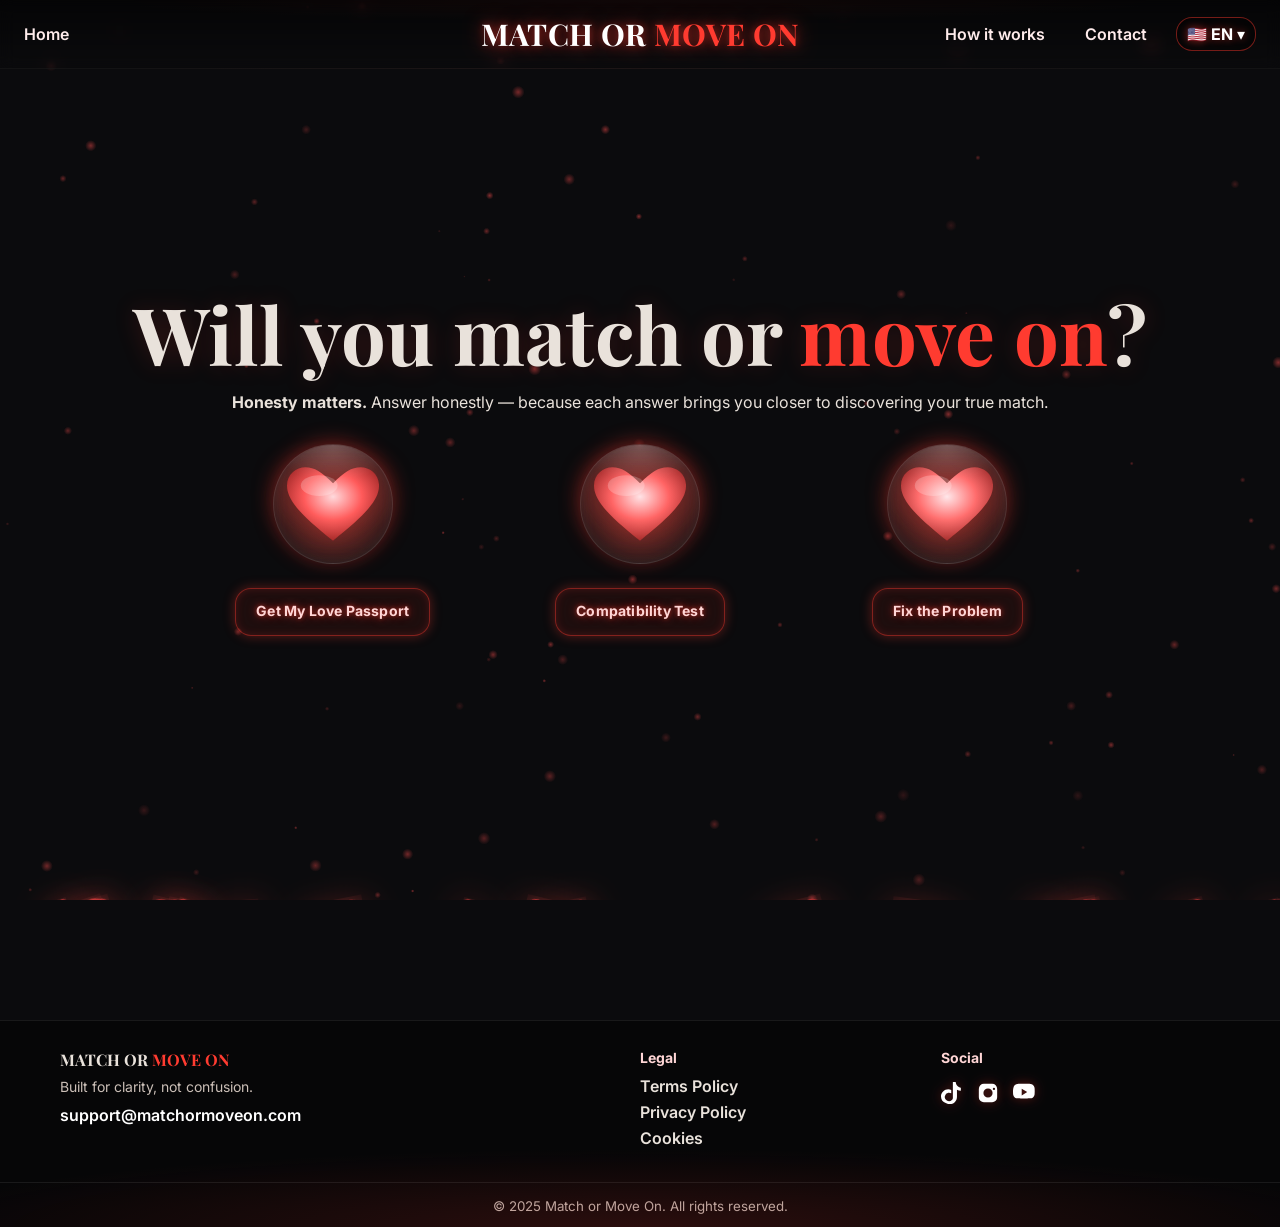
==== index.html @ d7e4a597 "index.html" ====
<!DOCTYPE html>
<html lang="en">
<head>
<meta charset="UTF-8"/>
<meta name="viewport" content="width=device-width, initial-scale=1.0"/>
<title>Will you match or move on?</title>
<link rel="preconnect" href="https://fonts.gstatic.com" crossorigin>
<link href="https://fonts.googleapis.com/css2?family=Inter:wght@400;600&family=Playfair+Display:wght@700&display=swap" rel="stylesheet">

<style>
  /* ================== THEME ================== */
:root{
  --bg:#0b0b0d; --text:#e9e2db; --muted:#c9c2bb;
  --rose:#ff3b30; --glass:rgba(255,255,255,.04);
}
*{box-sizing:border-box}
html,body{height:100%}
body{
  margin:0;color:var(--text);overflow-x:hidden;
  font-family:Inter,system-ui,-apple-system,Segoe UI,Roboto,Arial;
  background:var(--bg)
}

/* ================== LAYERS ================== */
#sparks{position:fixed;inset:0;z-index:0;pointer-events:none}
.bg-float{position:fixed;inset:0;z-index:1;pointer-events:none;overflow:hidden}

/* ================== NAV ================== */
.nav{
  position:fixed;top:0;left:0;right:0;z-index:6;
  display:grid;grid-template-columns:1fr auto 1fr;align-items:center;
  padding:14px 24px;backdrop-filter:blur(8px);
  background:linear-gradient(to bottom,rgba(0,0,0,.55),rgba(0,0,0,0)),
             radial-gradient(70% 50% at 50% 0%,rgba(255,59,48,.10),transparent 60%);
  border-bottom:1px solid rgba(255,255,255,.06)
}
.nav-left{justify-self:start}
.nav-left a{color:#ffecec;text-decoration:none;font-weight:600}
.logo-neon{
  justify-self:center;font-family:"Playfair Display",serif;
  font-weight:700;letter-spacing:.35px;
  font-size:clamp(18px,2.4vw,30px);color:#fff;text-transform:uppercase;
  text-shadow:0 0 20px rgba(255,59,48,.65),0 0 8px rgba(255,59,48,.45)
}
.logo-neon .accent{color:var(--rose)}
.nav-right{justify-self:end;display:flex;gap:18px;align-items:center}
.nav-right a{
  color:#ffecec;text-decoration:none;font-weight:600;
  padding:8px 10px;border-radius:12px;border:1px solid transparent
}
.nav-right a:hover{border-color:rgba(255,59,48,.45);background:rgba(255,59,48,.10)}

/* ================== LANGUAGE PICKER ================== */
.lang{position:relative}
.lang-current{
  display:flex;align-items:center;gap:6px;background:rgba(0,0,0,.45);color:#fff;
  border:1px solid rgba(255,59,48,.45);padding:6px 10px;border-radius:16px;
  font-weight:700;cursor:pointer;text-shadow:0 0 8px rgba(255,59,48,.55)
}
.lang-menu{
  position:absolute;right:0;top:115%;display:none;flex-direction:column;gap:6px;
  background:rgba(0,0,0,.7);border:1px solid rgba(255,59,48,.45);
  border-radius:12px;padding:8px;
  box-shadow:0 0 12px rgba(255,59,48,.35), inset 0 0 8px rgba(255,59,48,.25)
}
.lang:hover .lang-menu{display:flex}
.lang-menu a{color:#fff;text-decoration:none;font-weight:600;padding:6px 10px;border-radius:10px}
.lang-menu a:hover{background:rgba(255,59,48,.12)}

/* ================== PAGE WRAP ================== */
.wrap{
  position:relative;z-index:2;min-height:100vh;
  display:flex;align-items:center;justify-content:center;
  padding:120px 20px 92px
}

/* ================== HERO / TITLES ================== */
.hero{max-width:min(1150px,94vw);text-align:center}
.title{
  font-family:"Playfair Display",Georgia,serif;font-weight:700;line-height:1.05;
  font-size:clamp(38px,6.2vw,86px);margin:0 0 10px;letter-spacing:.3px;
  text-shadow:0 0 24px rgba(255,59,48,.18)
}
.title .moveon{color:var(--rose)}
.subtitle{color:var(--muted);max-width:820px;margin:10px auto 34px;font-size:clamp(14px,1.6vw,18px)}

/* ================== ROUND GLASS BUTTONS ================== */
.glass-grid{
  /* toujours 3 colonnes, même sur mobile */
  display:grid;grid-template-columns:repeat(3,minmax(140px,1fr));
  gap:22px;justify-items:center;max-width:900px;margin:0 auto;
}
.glass-btn{
  position:relative;width:120px;aspect-ratio:1/1;border-radius:999px;
  display:grid;place-items:center;text-decoration:none;color:#fff;
  background:radial-gradient(120% 120% at 50% 10%,rgba(255,255,255,.08),rgba(255,255,255,.012) 60%),var(--glass);
  border:1px solid rgba(255,255,255,.12);
  box-shadow:0 0 14px rgba(255,59,48,.16), inset 0 0 12px rgba(255,255,255,.045);
  backdrop-filter:blur(10px);transition:transform .18s ease, box-shadow .18s ease, background .18s ease;isolation:isolate
}
.glass-btn::before{
  content:"";position:absolute;inset:-6px;border-radius:inherit;background:
    radial-gradient(70% 70% at 50% 45%, rgba(255,59,48,.42), transparent 60%),
    conic-gradient(from 0deg, rgba(255,59,48,.55), rgba(255,59,48,.15), rgba(255,59,48,.55));
  filter:blur(10px);opacity:.45;z-index:-1
}
.glass-btn::after{
  content:"";position:absolute;inset:0;border-radius:inherit;background:
    radial-gradient(120% 80% at 50% 0%, rgba(255,255,255,.2), rgba(255,255,255,0) 40%),
    radial-gradient(60% 60% at 50% 70%, rgba(255,59,48,.12), rgba(255,59,48,0) 60%);
  mix-blend-mode:screen;pointer-events:none
}
.glass-btn:hover{transform:translateY(-3px) scale(1.04);
  box-shadow:0 0 24px rgba(255,59,48,.30), inset 0 0 16px rgba(255,255,255,.07)
}

/* ===== Heart inside the round button (bigger & centered) ===== */
.heart-wrap{width:78%;aspect-ratio:1/1}
.heart-wrap svg{
  width:100%;height:100%;display:block;
  filter:drop-shadow(0 6px 18px rgba(255,59,48,.45))
}

/* ================== LABELS UNDER THE HEARTS ================== */
.labels{
  /* toujours 3 colonnes, alignées à la grille des cœurs */
  display:grid;grid-template-columns:repeat(3,minmax(140px,1fr));
  gap:22px;justify-items:center;margin-top:10px;max-width:900px;margin-left:auto;margin-right:auto
}
.neon{
  pointer-events:none;font-weight:700;letter-spacing:.2px;font-size:14px;color:#ffd6d6;
  text-shadow:0 0 10px rgba(255,59,48,.65),0 0 4px rgba(255,59,48,.45);
  border:1px solid rgba(255,59,48,.45);border-radius:16px;
  padding:9px 14px;background:rgba(255,59,48,.08);
  box-shadow:0 0 12px rgba(255,59,48,.35), inset 0 0 8px rgba(255,59,48,.18);
  white-space:nowrap; text-align:center;
}

/* ================== FOOTER ================== */
.site-footer{
  margin-top:90px;background:rgba(0,0,0,.45);
  border-top:1px solid rgba(255,255,255,.08);position:relative;overflow:hidden
}
.site-footer::before{
  content:"";position:absolute;inset:auto -20% 0 -20%;height:140px;
  background:radial-gradient(60% 80% at 50% 100%, rgba(255,59,48,.15), transparent 70%);
  pointer-events:none
}
.site-footer .f-wrap{
  max-width:1200px;margin:0 auto;padding:28px 20px;
  display:grid;grid-template-columns:2fr 1fr 1fr;gap:22px
}
.site-footer .f-col h4{margin:0 0 10px;font-size:14px;color:#ffd6d6}
.site-footer .brand-title{font-family:"Playfair Display",serif;font-weight:700}
.site-footer .brand-title span{color:var(--rose)}
.site-footer .tag{margin:8px 0 10px;color:#cbbfb7;font-size:14px}
.site-footer .mail{color:#fff;text-decoration:none;font-weight:600}
.site-footer .mail:hover{color:var(--rose)}
.site-footer a{display:block;color:#e9e2db;text-decoration:none;margin:6px 0;font-weight:600}
.site-footer a:hover{color:var(--rose)}
.site-footer .icons a{display:inline-block;margin-right:10px;font-size:18px;filter:drop-shadow(0 0 6px rgba(255,59,48,.35))}
.site-footer .f-bottom{border-top:1px solid rgba(255,255,255,.08);text-align:center;padding:12px 16px;color:#b9b1aa}

/* ================== HEART FLOATERS ================== */
.float-item{
  position:absolute;top:100vh;left:0;width:var(--w,48px);height:auto;opacity:.95;
  filter:drop-shadow(0 8px 18px rgba(255,59,48,.45));
  transform:translateX(var(--x,0)) translateY(0) rotate(var(--r,0deg));
  animation:floatUp var(--t,20s) linear infinite, spin var(--spin,18s) linear infinite;
  will-change:transform,opacity
}
@keyframes floatUp{
  0%{transform:translateX(var(--x,0)) translateY(0) rotate(var(--r,0deg));opacity:0}
  10%{opacity:1}
  100%{transform:translateX(calc(var(--x,0) + 40px)) translateY(-120vh) rotate(var(--rEnd,360deg));opacity:0}
}
@keyframes spin{
  0%{filter:drop-shadow(0 8px 18px rgba(255,59,48,.45))}
  50%{filter:drop-shadow(0 12px 26px rgba(255,59,48,.60))}
  100%{filter:drop-shadow(0 8px 18px rgba(255,59,48,.45))}
}

/* ================== RESPONSIVE NAV ONLY ================== */
/* ==== HOTFIX MOBILE (≤768px) : header/footer stables, grille 3 colonnes compacte ==== */
@media (max-width: 768px){

  /* Header */
  .nav{
    display:flex !important;
    flex-wrap:wrap;
    align-items:center;
    gap:8px 12px;
    padding:10px 12px;
  }
  .logo-neon{
    order:0; width:100%; text-align:center;
    font-size:clamp(16px,5.2vw,22px);
  }
  .nav-left{ order:1; }
  .nav-right{ order:1; margin-left:auto; display:flex; gap:14px; align-items:center; }
  .nav-right a{ padding:6px 8px; }

  /* Hero */
  .hero{ display:block !important; max-width: 94vw; margin: 0 auto; text-align:center; }
  .title{ font-size: clamp(28px,8vw,40px); margin-bottom: 10px; }
  .subtitle, .cta-sub{ font-size: 0.95rem; max-width: 92%; margin: 8px auto 18px; }

  /* 3 cœurs */
  .glass-grid{
    display:grid !important;
    grid-template-columns: repeat(3, 1fr);
    justify-items:center;
    gap: 10px 14px;
    max-width: 560px; margin: 0 auto;
  }
  .glass-btn{
    width: 68px;
    aspect-ratio: 1 / 1;
    border-radius: 999px;
  }
  .heart-wrap{ width: 78%; }
  .heart-wrap svg{ width:100%; height:auto; }

  /* Labels */
  .labels{
    display:grid !important;
    grid-template-columns: repeat(3, 1fr);
    justify-items:center;
    gap: 8px 12px;
    margin-top: 6px;
    max-width: 560px; margin-left:auto; margin-right:auto;
  }
  .labels .neon{
    font-size: 0.82rem;
    padding: 6px 8px;
    white-space: nowrap;
  }

  /* Footer */
  .site-footer .f-wrap{
    grid-template-columns: 1fr !important;
    text-align: center;
  }
}

/* ===== Centrage parfait des coeurs dans les bulles ===== */
.glass-btn{
  display:flex !important;
  align-items:center;
  justify-content:center;
}
.heart-wrap{
  width:78%;
  aspect-ratio:1/1;
  display:flex;
  align-items:center;
  justify-content:center;
  position:relative;
}
.heart-wrap svg{
  display:block;
  margin:0;
  transform: translateX(var(--heart-x, 0)) translateY(var(--heart-y, 0));
  filter: drop-shadow(0 6px 18px rgba(255,59,48,.45));
}
@media (max-width: 768px){
  :root{
    --heart-x: 0.8px;
    --heart-y: 0px;
  }
}

/* ===== Ajustement des labels sous les coeurs (base) ===== */
.labels .neon{
  font-size: 13px;
  padding: 7px 10px;
  text-align: center;
  white-space: normal;
  max-width: 110px;
  line-height: 1.2;
}
@media (max-width: 640px){
  .labels .neon{
    font-size: 11.5px;
    max-width: 90px;
    padding: 6px 8px;
  }
}

/* ======= DESKTOP-ONLY OVERRIDE (rien d'autre touché) ======= */
@media (min-width: 1025px){
  /* + air sous le sous-titre (descend visuellement les bulles) */
  .subtitle{
    margin-bottom: 88px !important;
  }
  /* descendre proprement le bloc des 3 bulles */
  .glass-grid{
    margin-top: 32px;
  }
  /* labels : plus hauts, jamais à la ligne, pas de largeur max */
  .labels{
    margin-top: 24px;
  }
  .labels .neon{
    display:inline-flex;
    align-items:center;
    justify-content:center;
    white-space: nowrap !important;
    min-height: 48px;
    padding: 12px 20px;
    line-height: 1.2;
    font-size: 14px;
    max-width: none !important; /* annule la limite 110px du style de base */
  }
  /* respirer avant le footer */
  .site-footer{ margin-top: 120px; }
}

@media (max-width:768px){
  .wrap{
    min-height: calc(100svh - 100px); /* garde le footer visible */
    padding: 100px 16px 40px;          /* espace en haut + bas équilibré */
    display:flex;
    flex-direction:column;
    align-items:center;
    justify-content:flex-start;        /* pousse légèrement vers le haut */
  }

  .title{
    margin-top: 10px;                  /* petit espace sous le header */
    margin-bottom: 8px;
  }

  .subtitle{
    margin: 6px auto 20px;             /* pas trop d’espace */
  }

  .site-footer{
    margin-top: 32px;                  /* pas collé, mais proche */
  }
} 

  /* ===== LAST-WORD MOBILE OVERRIDE (force le placement) ===== */
@media (max-width:768px){
  body .wrap{
    /* redescend le contenu sous la nav fixe et safe area iOS */
    padding: calc(100px + env(safe-area-inset-top)) 16px 36px !important;
    min-height: calc(100svh - 120px) !important; /* laisse voir le footer */
    display:flex !important;
    align-items:center !important;
    justify-content:flex-start !important;
  }
  body .title{
    margin-top: 10px !important;
    margin-bottom: 8px !important;
  }
  body .subtitle{
    margin: 6px auto 18px !important;
  }
  body .glass-grid{
    margin-top: 8px !important; /* espace léger avant les bulles */
  }
  body .site-footer{
    margin-top: 28px !important; /* footer proche mais pas collé */
  }
}




</style>
</head>
  
<body>

<!-- background sparkles -->
<canvas id="sparks"></canvas>
<!-- floating hearts layer -->
<div class="bg-float" id="hearts"></div>

<!-- NAV -->
<nav class="nav">
  <div class="nav-left"><a href="index.html">Home</a></div>
  <div class="logo-neon">MATCH OR <span class="accent">MOVE ON</span></div>
  <div class="nav-right">
    <a href="how-it-works.html">How it works</a>
    <a href="contact.html">Contact</a>
    <div class="lang">
      <div class="lang-current">🇺🇸 EN ▾</div>
      <div class="lang-menu">
        <a href="index-fr.html">🇫🇷 FR</a><a href="index-pt.html">🇵🇹 PT</a><a href="index-es.html">🇪🇸 ES</a>
      </div>
    </div>
  </div>
</nav>

<main class="wrap">

  <section class="hero">
    <h2 class="title">Will you match or <span class="moveon">move on</span>?</h2>
    <p class="lead cta-sub">
      <strong>Honesty matters.</strong> Answer honestly — because each answer brings you closer to discovering your true match.
    </p>
    

    <!-- 3 small glass buttons -->
    <div class="glass-grid">
      <a href="love-passport.html" class="glass-btn" aria-label="Get My Love Passport">
        <div class="heart-wrap" aria-hidden="true">
          <svg viewBox="0 0 40 36" xmlns="http://www.w3.org/2000/svg">
            <defs><radialGradient id="g1" cx="50%" cy="40%" r="70%">
              <stop offset="0%" stop-color="#ffd9dc"/><stop offset="45%" stop-color="#ff5a5a"/><stop offset="100%" stop-color="#7c1414"/>
            </radialGradient></defs>
            <g><path d="M20 34 C5 22,0 16,0 10 C0 5,4 2,8 2 C12 2,15 4,20 9 C25 4,28 2,32 2 C36 2,40 5,40 10 C40 16,35 22,20 34Z" fill="url(#g1)"/>
            <ellipse cx="14" cy="10" rx="8" ry="4.5" fill="white" opacity=".22"/></g>
          </svg>
        </div>
      </a>

      <a href="compatibility.html" class="glass-btn" aria-label="Compatibility Test">
        <div class="heart-wrap" aria-hidden="true">
          <svg viewBox="0 0 40 36" xmlns="http://www.w3.org/2000/svg">
            <defs><radialGradient id="g2" cx="50%" cy="40%" r="70%">
              <stop offset="0%" stop-color="#ffe3e6"/><stop offset="45%" stop-color="#ff6363"/><stop offset="100%" stop-color="#7c1414"/>
            </radialGradient></defs>
            <g><path d="M20 34 C5 22,0 16,0 10 C0 5,4 2,8 2 C12 2,15 4,20 9 C25 4,28 2,32 2 C36 2,40 5,40 10 C40 16,35 22,20 34Z" fill="url(#g2)"/>
            <ellipse cx="14" cy="10" rx="8" ry="4.5" fill="white" opacity=".22"/></g>
          </svg>
        </div>
      </a>

      <a href="fix.html" class="glass-btn" aria-label="Fix the Problem">
        <div class="heart-wrap" aria-hidden="true">
          <svg viewBox="0 0 40 36" xmlns="http://www.w3.org/2000/svg">
            <defs><radialGradient id="g3" cx="50%" cy="40%" r="70%">
              <stop offset="0%" stop-color="#ffe7ea"/><stop offset="45%" stop-color="#ff6c6c"/><stop offset="100%" stop-color="#7c1414"/>
            </radialGradient></defs>
            <g><path d="M20 34 C5 22,0 16,0 10 C0 5,4 2,8 2 C12 2,15 4,20 9 C25 4,28 2,32 2 C36 2,40 5,40 10 C40 16,35 22,20 34Z" fill="url(#g3)"/>
            <ellipse cx="14" cy="10" rx="8" ry="4.5" fill="white" opacity=".22"/></g>
          </svg>
        </div>
      </a>
    </div>

    <div class="labels" aria-hidden="true">
      <div class="neon">Get My Love Passport</div>
      <div class="neon">Compatibility Test</div>
      <div class="neon">Fix the Problem</div>
    </div>
  </section>
</main>

<!-- FOOTER -->
<footer class="site-footer" id="footer">
  <div class="f-wrap">
    <div class="f-col brand">
      <div class="brand-title">MATCH OR <span>MOVE ON</span></div>
      <p class="tag">Built for clarity, not confusion.</p>
      <a class="mail" href="mailto:support@matchormoveon.com">support@matchormoveon.com</a>
    </div>

    <nav class="f-col legal">
      <h4>Legal</h4>
      <a href="terms.html">Terms Policy</a>
      <a href="privacy.html">Privacy Policy</a>
      <a href="cookies.html">Cookies</a>
    </nav>

    <div class="f-col social">
      <h4>Social</h4>
      <div class="icons">
        <a href="https://tiktok.com" aria-label="TikTok">
          <svg xmlns="http://www.w3.org/2000/svg" width="22" height="22" fill="white" viewBox="0 0 24 24">
            <path d="M12.72 0h3.33c.1 1.56.7 3.04 1.7 4.2 1 1.18 2.4 1.93 3.9 2.07v3.39c-1.47-.05-2.94-.42-4.23-1.15v7.73c0 4.38-3.57 7.96-7.96 7.96-1.54 0-3.04-.46-4.33-1.31A7.96 7.96 0 0 1 0 15.96c0-4.39 3.57-7.96 7.96-7.96 1.1 0 2.2.24 3.21.68v3.68a4.57 4.57 0 0 0-3.21-.68 4.58 4.58 0 0 0-3.65 3.48 4.57 4.57 0 0 0 7.54 4.56c.69-.6 1.11-1.48 1.1-2.4V0Z"/>
          </svg>
        </a>
        <a href="https://instagram.com" aria-label="Instagram">
          <svg xmlns="http://www.w3.org/2000/svg" width="22" height="22" fill="white" viewBox="0 0 24 24">
            <path d="M7.5 2h9a5.5 5.5 0 0 1 5.5 5.5v9A5.5 5.5 0 0 1 16.5 22h-9A5.5 5.5 0 0 1 2 16.5v-9A5.5 5.5 0 0 1 7.5 2ZM12 7a5 5 0 1 0 0 10 5 5 0 0 0 0-10Zm6.5-.75a1.25 1.25 0 1 0 0 2.5 1.25 1.25 0 0 0 0-2.5Z"/>
          </svg>
        </a>
        <a href="https://youtube.com" aria-label="YouTube">
          <svg xmlns="http://www.w3.org/2000/svg" width="22" height="22" fill="white" viewBox="0 0 24 24">
            <path d="M23.5 6.2c-.2-1.2-.8-2.3-1.7-3-1-.8-2.2-.9-2.7-1C16.1 2 12 2 12 2s-4.1 0-7.1.2c-.5.1-1.7.2-2.7 1-1 .7-1.5 1.8-1.7 3C0 7.4 0 10 0 10s0 2.6.2 3.8c.2 1.2.8 2.3 1.7 3 1 .8 2.3.9 2.8 1C7.9 18 12 18 12 18s4.1 0 7.1-.2c.5-.1 1.7-.2 2.7-1 .9-.7 1.5-1.8 1.7-3 .2-1.2.2-3.8.2-3.8s0-2.6-.2-3.8zM9.5 14.6V7.4L15.5 11 9.5 14.6z"/>
          </svg>
        </a>
      </div>
    </div>
  </div>
  <div class="f-bottom"><small>© 2025 Match or Move On. All rights reserved.</small></div>
</footer>

<!-- ===== SCRIPTS ===== -->

<!-- sparkles -->
<script>
const s=document.getElementById('sparks'),ctx=s.getContext('2d');let W,H,PS;
function size(){W=s.width=innerWidth;H=s.height=innerHeight;
  const n=Math.min(180,Math.floor(W*H/11000));
  PS=Array.from({length:n},()=>({x:Math.random()*W,y:Math.random()*H,r:Math.random()*1.8+.4,a:Math.random()*6.28,s:Math.random()*.45+.12,o:Math.random()*.35+.15}));
}
function loop(){ctx.clearRect(0,0,W,H);
  for(const p of PS){p.a+=.0028;p.x+=Math.cos(p.a)*p.s;p.y+=Math.sin(p.a)*p.s*.45;
    if(p.x<-10)p.x=W+10;if(p.x>W+10)p.x=-10;if(p.y<-10)p.y=H+10;if(p.y>H+10)p.y=-10;
    const g=ctx.createRadialGradient(p.x,p.y,0,p.x,p.y,p.r*3);g.addColorStop(0,`rgba(255,80,80,${p.o})`);g.addColorStop(1,'rgba(255,80,80,0)');
    ctx.fillStyle=g;ctx.beginPath();ctx.arc(p.x,p.y,p.r*3,0,6.28);ctx.fill();}
  requestAnimationFrame(loop);
}
addEventListener('resize',size);size();loop();
</script>

<!-- floating hearts (roses removed) -->
<script>
(function(){
  const LAYER=document.getElementById('hearts'); if(!LAYER) return;

  const HEART=encodeURIComponent(`<svg xmlns="http://www.w3.org/2000/svg" width="80" height="72" viewBox="0 0 40 36">
    <defs><radialGradient id="hg" cx="50%" cy="40%" r="70%"><stop offset="0%" stop-color="#ffd0d4"/><stop offset="45%" stop-color="#ff5252"/><stop offset="100%" stop-color="#7c1414"/></radialGradient></defs>
    <g filter="drop-shadow(0 4px 10px rgba(255,80,80,.55))">
      <path d="M20 34 C5 22,0 16,0 10 C0 5,4 2,8 2 C12 2,15 4,20 9 C25 4,28 2,32 2 C36 2,40 5,40 10 C40 16,35 22,20 34Z" fill="url(#hg)"/>
      <ellipse cx="14" cy="10" rx="8" ry="4.5" fill="white" opacity=".22"/>
    </g></svg>`);

  const COUNT_HEARTS=18;  // only hearts
  const MIN_W=22, MAX_W=64;  // px
  const MIN_T=18, MAX_T=28;  // s

  function spawn(svg){
    const el=document.createElement('img');
    el.src=`data:image/svg+xml;utf8,${svg}`; el.className='float-item';
    el.style.left=Math.random()*100+'vw';
    el.style.setProperty('--w',(MIN_W+Math.random()*(MAX_W-MIN_W))+'px');
    el.style.setProperty('--x',(Math.random()*80-40)+'px');
    el.style.setProperty('--t',(MIN_T+Math.random()*(MAX_T-MIN_T))+'s');
    el.style.setProperty('--r',(Math.random()*40-20)+'deg');
    el.style.setProperty('--rEnd',(200+Math.random()*260)+'deg');
    el.style.setProperty('--spin',(14+Math.random()*10)+'s');
    el.style.animationDelay=(Math.random()*12).toFixed(2)+'s';
    LAYER.appendChild(el);
  }
  for(let i=0;i<COUNT_HEARTS;i++) spawn(HEART);
})();
</script>

<!-- anchors (legacy, optional) -->
<div id="how"></div><div id="contact"></div>

</body>
</html>
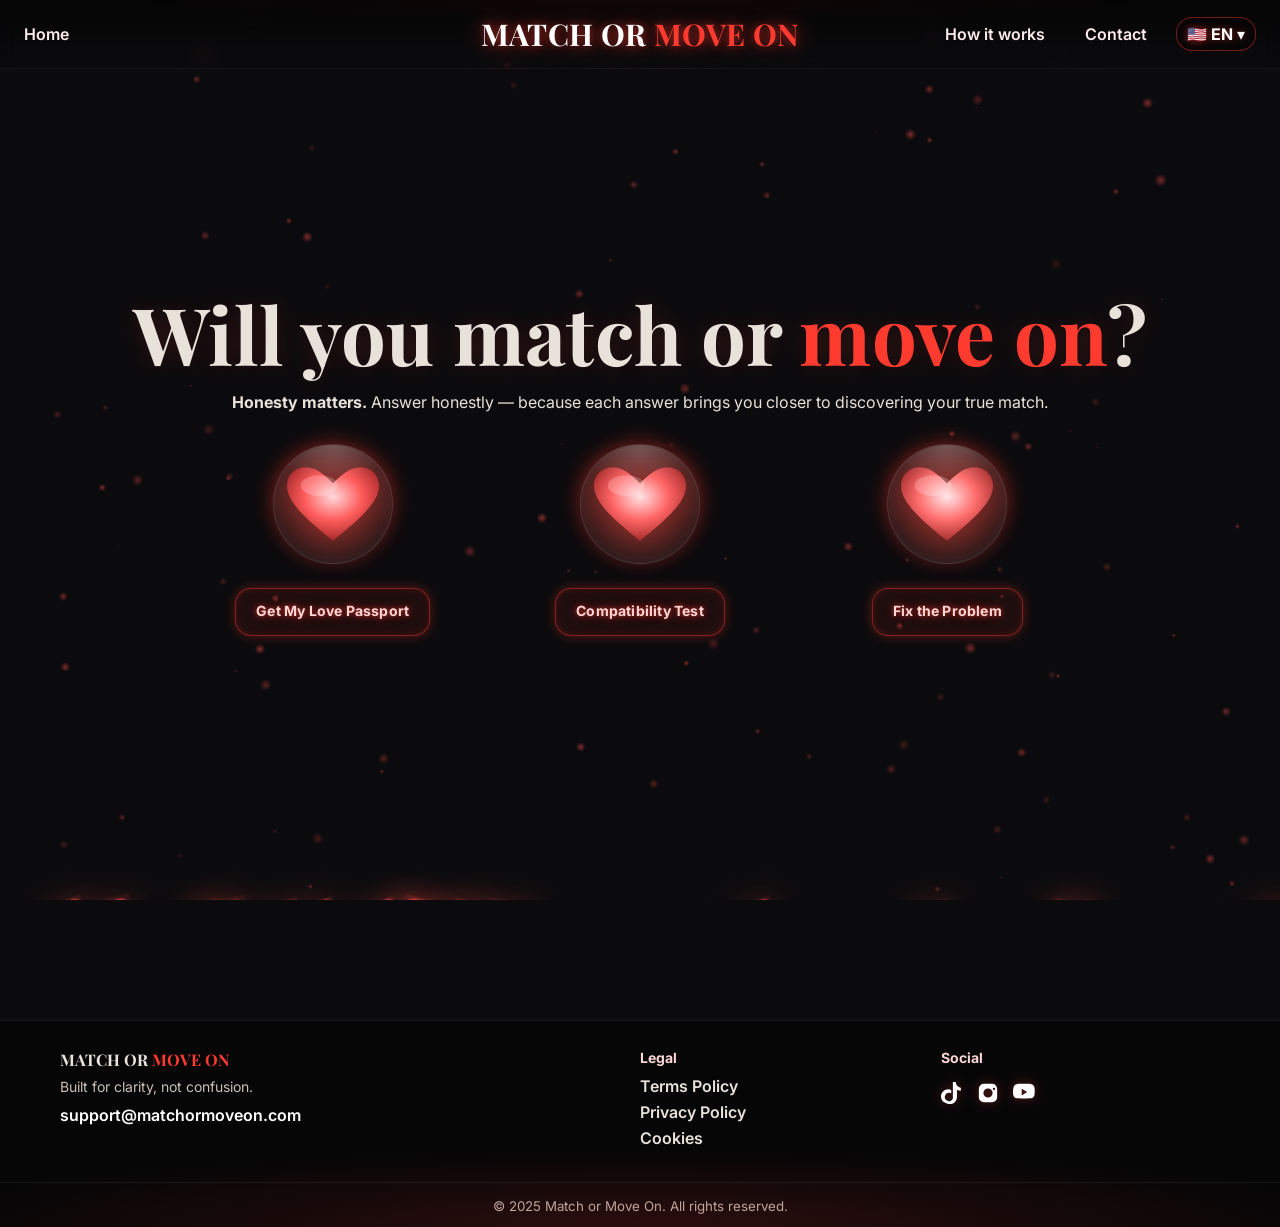
==== commit c9316652: "index.html" ====
--- a/index.html
+++ b/index.html
@@ -340,32 +340,31 @@
   }
 } 
 
-  /* ===== LAST-WORD MOBILE OVERRIDE (force le placement) ===== */
+ /* ===== LAST-WORD MOBILE OVERRIDE (force le placement) ===== */
 @media (max-width:768px){
   body .wrap{
-    /* redescend le contenu sous la nav fixe et safe area iOS */
-    padding: calc(100px + env(safe-area-inset-top)) 16px 36px !important;
-    min-height: calc(100svh - 120px) !important; /* laisse voir le footer */
+    /* pousse un peu le contenu vers le bas sous la nav */
+    padding: calc(120px + env(safe-area-inset-top)) 16px 40px !important;
+    /* laisse un petit scroll et garantit le footer visible */
+    min-height: calc(100svh - 135px) !important;
     display:flex !important;
     align-items:center !important;
     justify-content:flex-start !important;
   }
   body .title{
-    margin-top: 10px !important;
+    margin-top: 6px !important;     /* léger, on évite qu'il colle au haut */
     margin-bottom: 8px !important;
   }
   body .subtitle{
     margin: 6px auto 18px !important;
   }
   body .glass-grid{
-    margin-top: 8px !important; /* espace léger avant les bulles */
+    margin-top: 10px !important;    /* un petit souffle avant les bulles */
   }
   body .site-footer{
-    margin-top: 28px !important; /* footer proche mais pas collé */
-  }
-}
-
-
+    margin-top: 28px !important;    /* footer proche mais pas collé */
+  }
+}
 
 
 </style>
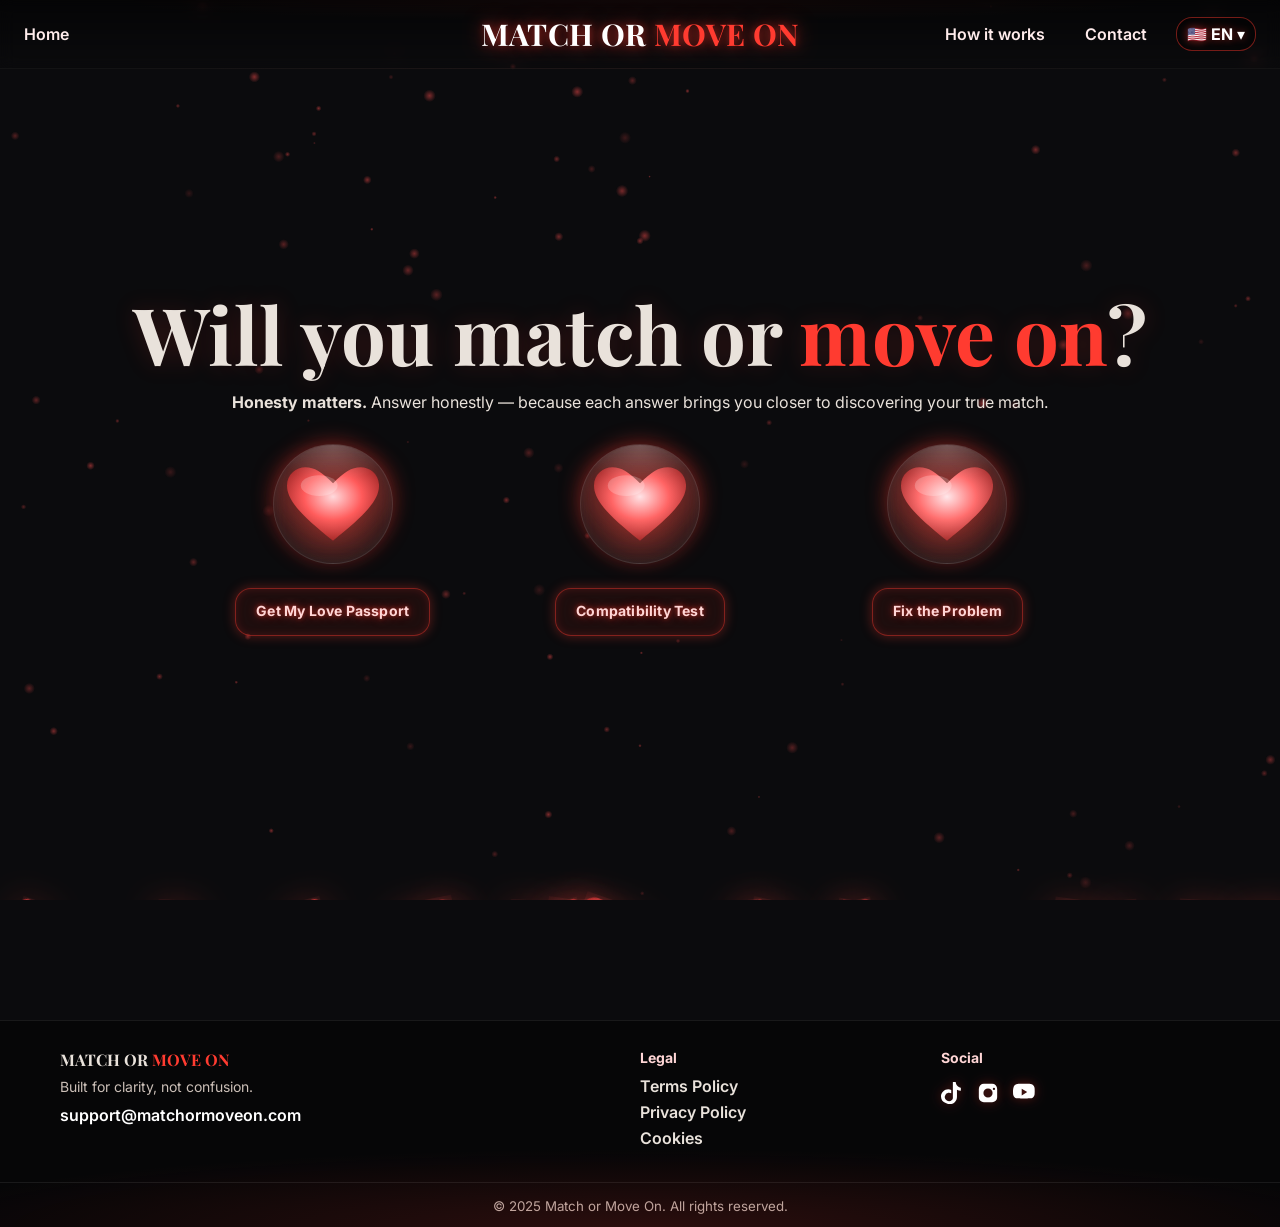
==== commit 75e4aec9: "index.html" ====
--- a/index.html
+++ b/index.html
@@ -86,7 +86,6 @@
 
 /* ================== ROUND GLASS BUTTONS ================== */
 .glass-grid{
-  /* toujours 3 colonnes, même sur mobile */
   display:grid;grid-template-columns:repeat(3,minmax(140px,1fr));
   gap:22px;justify-items:center;max-width:900px;margin:0 auto;
 }
@@ -123,7 +122,6 @@
 
 /* ================== LABELS UNDER THE HEARTS ================== */
 .labels{
-  /* toujours 3 colonnes, alignées à la grille des cœurs */
   display:grid;grid-template-columns:repeat(3,minmax(140px,1fr));
   gap:22px;justify-items:center;margin-top:10px;max-width:900px;margin-left:auto;margin-right:auto
 }
@@ -181,195 +179,67 @@
 }
 
 /* ================== RESPONSIVE NAV ONLY ================== */
-/* ==== HOTFIX MOBILE (≤768px) : header/footer stables, grille 3 colonnes compacte ==== */
 @media (max-width: 768px){
-
   /* Header */
-  .nav{
-    display:flex !important;
-    flex-wrap:wrap;
-    align-items:center;
-    gap:8px 12px;
-    padding:10px 12px;
-  }
-  .logo-neon{
-    order:0; width:100%; text-align:center;
-    font-size:clamp(16px,5.2vw,22px);
-  }
-  .nav-left{ order:1; }
-  .nav-right{ order:1; margin-left:auto; display:flex; gap:14px; align-items:center; }
-  .nav-right a{ padding:6px 8px; }
+  .nav{display:flex !important;flex-wrap:wrap;align-items:center;gap:8px 12px;padding:10px 12px}
+  .logo-neon{order:0;width:100%;text-align:center;font-size:clamp(16px,5.2vw,22px)}
+  .nav-left{order:1}
+  .nav-right{order:1;margin-left:auto;display:flex;gap:14px;align-items:center}
+  .nav-right a{padding:6px 8px}
 
   /* Hero */
-  .hero{ display:block !important; max-width: 94vw; margin: 0 auto; text-align:center; }
-  .title{ font-size: clamp(28px,8vw,40px); margin-bottom: 10px; }
-  .subtitle, .cta-sub{ font-size: 0.95rem; max-width: 92%; margin: 8px auto 18px; }
+  .hero{display:block !important;max-width:94vw;margin:0 auto;text-align:center}
+  .title{font-size:clamp(28px,8vw,40px);margin-bottom:10px}
+  .subtitle,.cta-sub{font-size:.95rem;max-width:92%;margin:8px auto 18px}
 
   /* 3 cœurs */
-  .glass-grid{
-    display:grid !important;
-    grid-template-columns: repeat(3, 1fr);
-    justify-items:center;
-    gap: 10px 14px;
-    max-width: 560px; margin: 0 auto;
-  }
-  .glass-btn{
-    width: 68px;
-    aspect-ratio: 1 / 1;
-    border-radius: 999px;
-  }
-  .heart-wrap{ width: 78%; }
-  .heart-wrap svg{ width:100%; height:auto; }
+  .glass-grid{display:grid !important;grid-template-columns:repeat(3,1fr);justify-items:center;gap:10px 14px;max-width:560px;margin:0 auto}
+  .glass-btn{width:68px;aspect-ratio:1/1;border-radius:999px}
+  .heart-wrap{width:78%}
+  .heart-wrap svg{width:100%;height:auto}
 
   /* Labels */
-  .labels{
-    display:grid !important;
-    grid-template-columns: repeat(3, 1fr);
-    justify-items:center;
-    gap: 8px 12px;
-    margin-top: 6px;
-    max-width: 560px; margin-left:auto; margin-right:auto;
-  }
-  .labels .neon{
-    font-size: 0.82rem;
-    padding: 6px 8px;
-    white-space: nowrap;
-  }
+  .labels{display:grid !important;grid-template-columns:repeat(3,1fr);justify-items:center;gap:8px 12px;margin-top:6px;max-width:560px;margin-left:auto;margin-right:auto}
+  .labels .neon{font-size:.82rem;padding:6px 8px;white-space:nowrap}
 
   /* Footer */
-  .site-footer .f-wrap{
-    grid-template-columns: 1fr !important;
-    text-align: center;
-  }
-}
-
-/* ===== Centrage parfait des coeurs dans les bulles ===== */
-.glass-btn{
-  display:flex !important;
-  align-items:center;
-  justify-content:center;
-}
-.heart-wrap{
-  width:78%;
-  aspect-ratio:1/1;
-  display:flex;
-  align-items:center;
-  justify-content:center;
-  position:relative;
-}
-.heart-wrap svg{
-  display:block;
-  margin:0;
-  transform: translateX(var(--heart-x, 0)) translateY(var(--heart-y, 0));
-  filter: drop-shadow(0 6px 18px rgba(255,59,48,.45));
-}
-@media (max-width: 768px){
-  :root{
-    --heart-x: 0.8px;
-    --heart-y: 0px;
-  }
-}
-
-/* ===== Ajustement des labels sous les coeurs (base) ===== */
-.labels .neon{
-  font-size: 13px;
-  padding: 7px 10px;
-  text-align: center;
-  white-space: normal;
-  max-width: 110px;
-  line-height: 1.2;
-}
-@media (max-width: 640px){
-  .labels .neon{
-    font-size: 11.5px;
-    max-width: 90px;
-    padding: 6px 8px;
-  }
-}
-
-/* ======= DESKTOP-ONLY OVERRIDE (rien d'autre touché) ======= */
-@media (min-width: 1025px){
-  /* + air sous le sous-titre (descend visuellement les bulles) */
-  .subtitle{
-    margin-bottom: 88px !important;
-  }
-  /* descendre proprement le bloc des 3 bulles */
-  .glass-grid{
-    margin-top: 32px;
-  }
-  /* labels : plus hauts, jamais à la ligne, pas de largeur max */
-  .labels{
-    margin-top: 24px;
-  }
-  .labels .neon{
-    display:inline-flex;
-    align-items:center;
-    justify-content:center;
-    white-space: nowrap !important;
-    min-height: 48px;
-    padding: 12px 20px;
-    line-height: 1.2;
-    font-size: 14px;
-    max-width: none !important; /* annule la limite 110px du style de base */
-  }
-  /* respirer avant le footer */
-  .site-footer{ margin-top: 120px; }
-}
-
-@media (max-width:768px){
-  .wrap{
-    min-height: calc(100svh - 100px); /* garde le footer visible */
-    padding: 100px 16px 40px;          /* espace en haut + bas équilibré */
-    display:flex;
-    flex-direction:column;
-    align-items:center;
-    justify-content:flex-start;        /* pousse légèrement vers le haut */
-  }
-
-  .title{
-    margin-top: 10px;                  /* petit espace sous le header */
-    margin-bottom: 8px;
-  }
-
-  .subtitle{
-    margin: 6px auto 20px;             /* pas trop d’espace */
-  }
-
-  .site-footer{
-    margin-top: 32px;                  /* pas collé, mais proche */
-  }
-} 
-
- /* ===== LAST-WORD MOBILE OVERRIDE (force le placement) ===== */
+  .site-footer .f-wrap{grid-template-columns:1fr !important;text-align:center}
+}
+
+/* Centrage des cœurs dans les bulles */
+.glass-btn{display:flex !important;align-items:center;justify-content:center}
+.heart-wrap{width:78%;aspect-ratio:1/1;display:flex;align-items:center;justify-content:center;position:relative}
+.heart-wrap svg{display:block;margin:0;transform:translateX(var(--heart-x,0)) translateY(var(--heart-y,0));filter:drop-shadow(0 6px 18px rgba(255,59,48,.45))}
+@media (max-width:768px){ :root{ --heart-x:.8px; --heart-y:0px; } }
+
+/* Labels sous cœurs (base) */
+.labels .neon{font-size:13px;padding:7px 10px;text-align:center;white-space:normal;max-width:110px;line-height:1.2}
+@media (max-width:640px){ .labels .neon{font-size:11.5px;max-width:90px;padding:6px 8px} }
+
+/* Desktop only */
+@media (min-width:1025px){
+  .subtitle{margin-bottom:88px !important}
+  .glass-grid{margin-top:32px}
+  .labels{margin-top:24px}
+  .labels .neon{display:inline-flex;align-items:center;justify-content:center;white-space:nowrap !important;min-height:48px;padding:12px 20px;line-height:1.2;font-size:14px;max-width:none !important}
+  .site-footer{margin-top:120px}
+}
+
+/* ===== LAST-WORD MOBILE OVERRIDE (seul bloc modifié) ===== */
 @media (max-width:768px){
   body .wrap{
-    /* pousse un peu le contenu vers le bas sous la nav */
-    padding: calc(120px + env(safe-area-inset-top)) 16px 40px !important;
-    /* laisse un petit scroll et garantit le footer visible */
-    min-height: calc(100svh - 135px) !important;
-    display:flex !important;
-    align-items:center !important;
-    justify-content:flex-start !important;
+    /* descend légèrement le héros et garde un scroll court */
+    padding: calc(124px + env(safe-area-inset-top)) 16px 36px !important;
+    min-height: calc(100svh - 140px) !important; /* footer visible */
+    display:flex !important; align-items:center !important; justify-content:flex-start !important;
   }
-  body .title{
-    margin-top: 6px !important;     /* léger, on évite qu'il colle au haut */
-    margin-bottom: 8px !important;
-  }
-  body .subtitle{
-    margin: 6px auto 18px !important;
-  }
-  body .glass-grid{
-    margin-top: 10px !important;    /* un petit souffle avant les bulles */
-  }
-  body .site-footer{
-    margin-top: 28px !important;    /* footer proche mais pas collé */
-  }
-}
-
-
+  body .title{margin-top:8px !important;margin-bottom:8px !important}
+  body .subtitle{margin:6px auto 18px !important}
+  body .glass-grid{margin-top:10px !important}
+  body .site-footer{margin-top:28px !important}
+}
 </style>
 </head>
-  
 <body>
 
 <!-- background sparkles -->
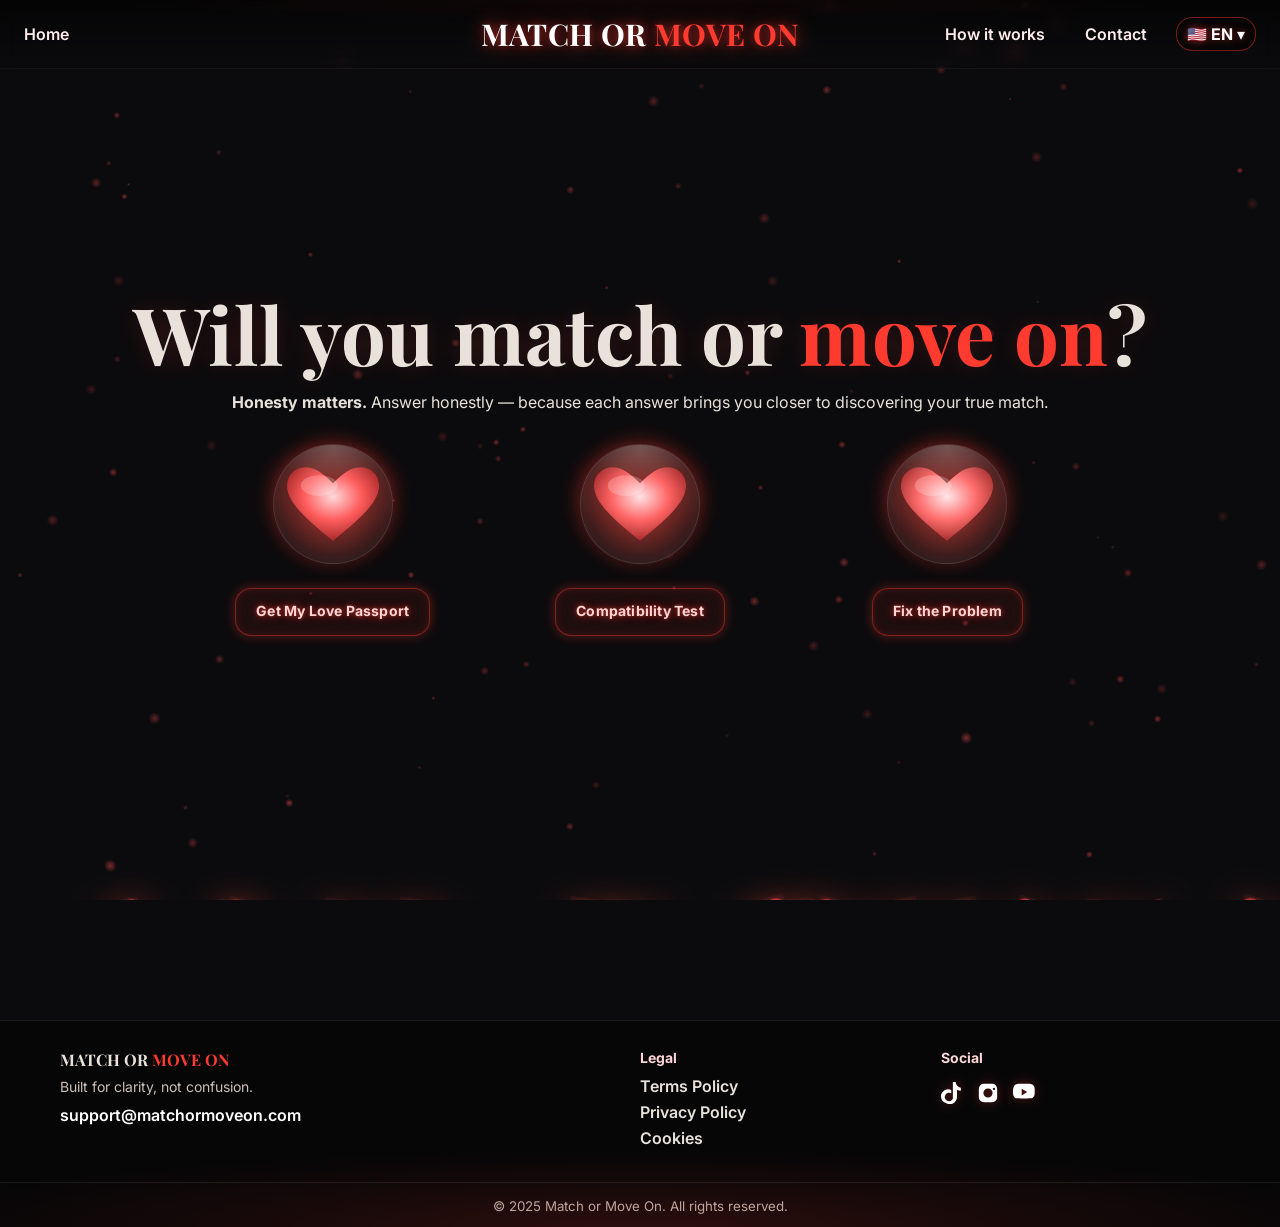
==== commit 49109ff5: "index.html" ====
--- a/index.html
+++ b/index.html
@@ -238,6 +238,34 @@
   body .glass-grid{margin-top:10px !important}
   body .site-footer{margin-top:28px !important}
 }
+
+  /* ===== FINAL MOBILE FIX: scroll court + footer atteignable ===== */
+@media (max-width:768px){
+  html, body{
+    height:auto !important;        /* pas de 100vh qui bloque */
+    min-height:100% !important;
+    overflow-y:auto !important;    /* scroll autorisé */
+  }
+  body .wrap{
+    min-height:auto !important;    /* retire la contrainte 100svh */
+    padding: calc(118px + env(safe-area-inset-top)) 16px 36px !important; /* héro un peu plus bas */
+    display:flex !important;
+    flex-direction:column !important;
+    align-items:center !important;
+    justify-content:flex-start !important;
+  }
+  body .title{ margin-top:8px !important; margin-bottom:8px !important; }
+  body .subtitle{ margin:6px auto 18px !important; }
+  body .glass-grid{ margin-top:10px !important; }
+
+  /* rapproche le footer et assure un peu d'espace en bas pour scroller */
+  body .site-footer{
+    margin-top:28px !important;
+    padding-bottom: calc(16px + env(safe-area-inset-bottom)) !important;
+  }
+}
+
+  
 </style>
 </head>
 <body>
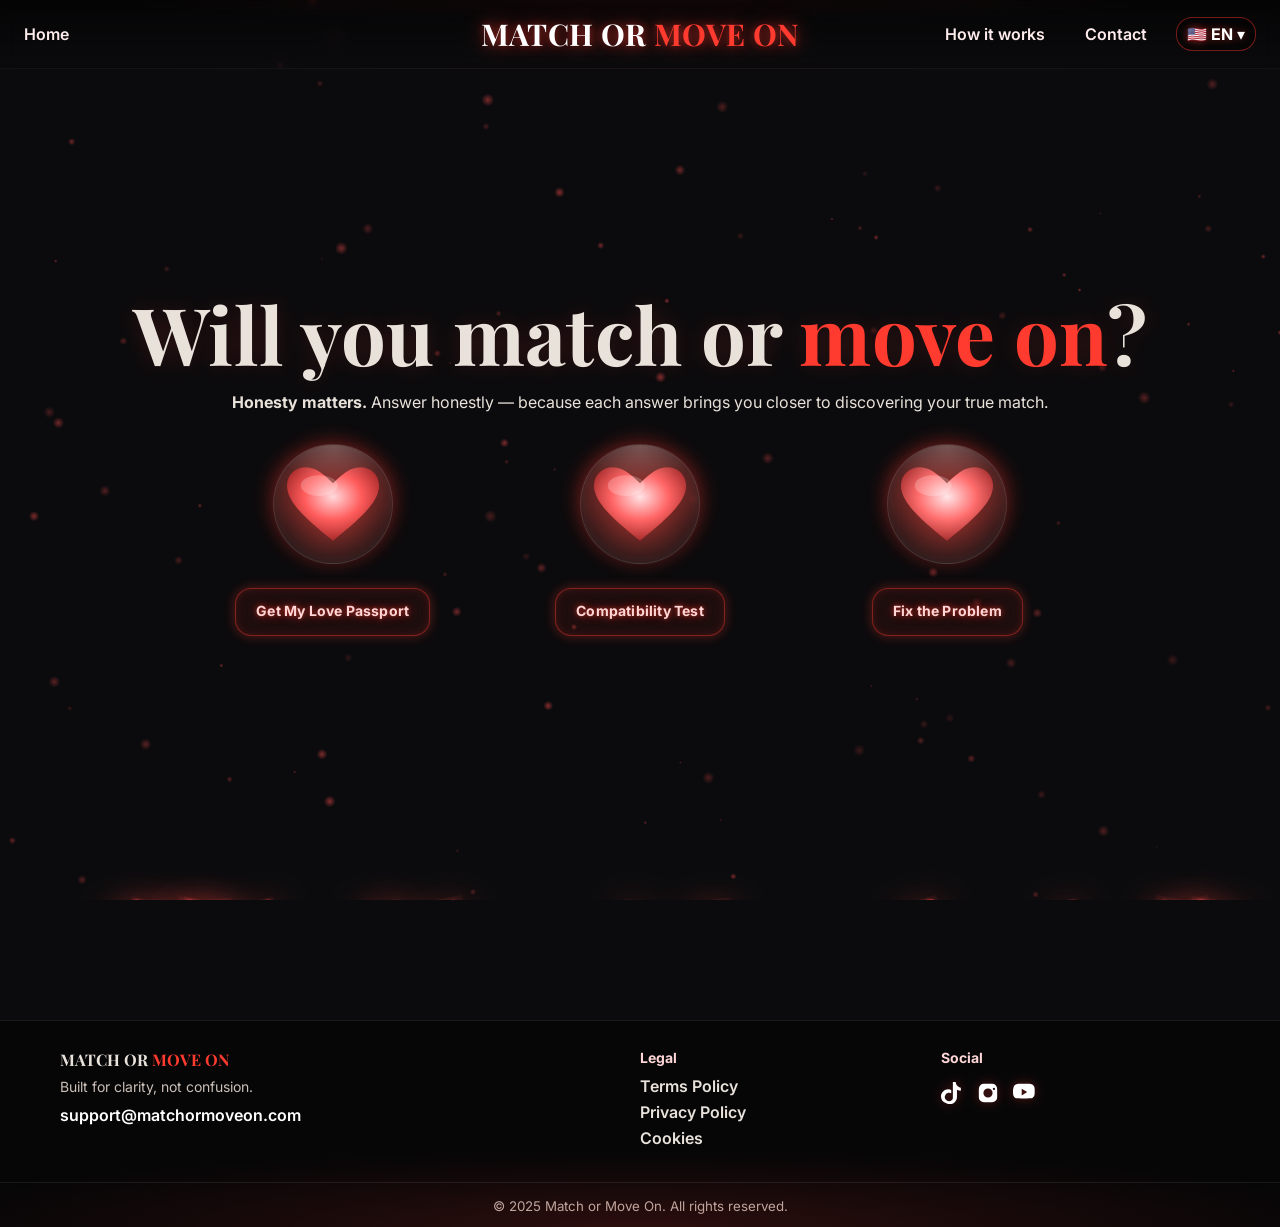
==== commit f397c00a: "index.html" ====
--- a/index.html
+++ b/index.html
@@ -262,6 +262,13 @@
   body .site-footer{
     margin-top:28px !important;
     padding-bottom: calc(16px + env(safe-area-inset-bottom)) !important;
+  }
+}
+
+/* MICRO TWEAK — descend légèrement le héros en mobile */
+@media (max-width:768px){
+  body .wrap{
+    padding-top: calc(138px + env(safe-area-inset-top)) !important; /* +20px vs avant */
   }
 }
 
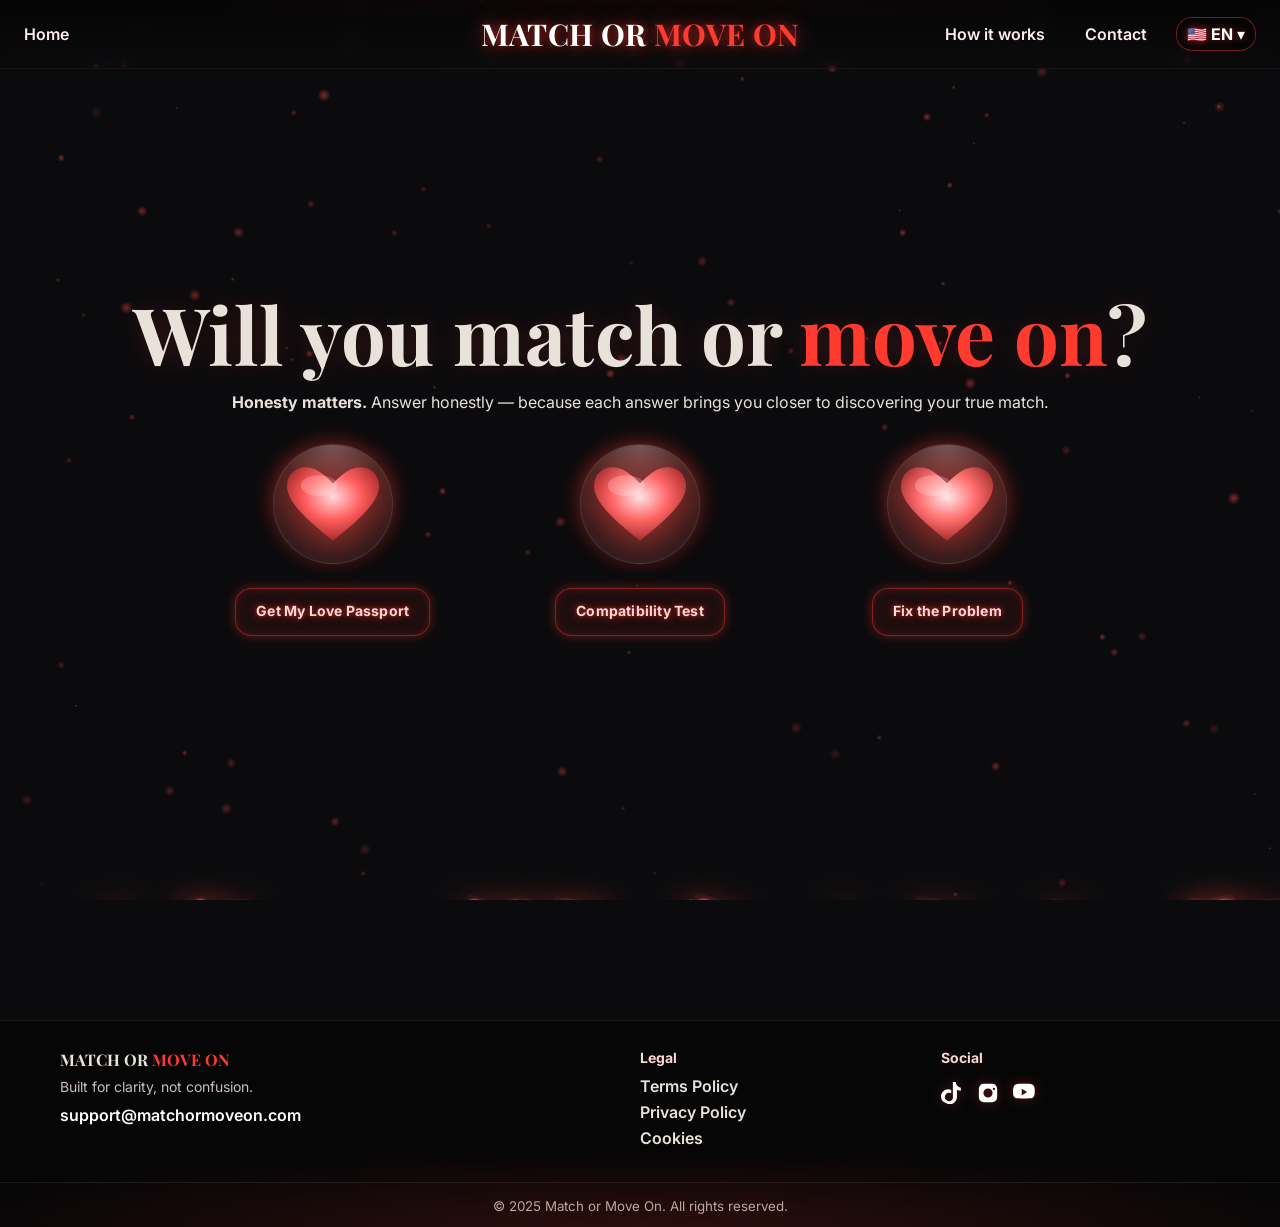
==== commit 528105c8: "index.html" ====
--- a/index.html
+++ b/index.html
@@ -269,6 +269,30 @@
 @media (max-width:768px){
   body .wrap{
     padding-top: calc(138px + env(safe-area-inset-top)) !important; /* +20px vs avant */
+  }
+}
+
+/* --- PUSH FOOTER BELOW THE FOLD (mobile only) --- */
+@media (max-width:768px){
+  html, body{
+    height:auto !important;
+    min-height:100% !important;
+    overflow-y:auto !important; /* on garde un petit scroll */
+  }
+  body .wrap{
+    /* même placement qu'actuel, mais on étire un peu la hauteur pour
+       que le footer sorte du 1er écran */
+    padding-top: calc(124px + env(safe-area-inset-top)) !important;
+    padding-bottom: 36px !important;
+    min-height: calc(100svh + 60px) !important; /* << clé : 60px pousse le footer sous le fold */
+    display:flex !important;
+    flex-direction:column !important;
+    align-items:center !important;
+    justify-content:flex-start !important;
+  }
+  body .site-footer{
+    margin-top: 16px !important; /* espace normal au-dessus du footer */
+    padding-bottom: calc(16px + env(safe-area-inset-bottom)) !important;
   }
 }
 
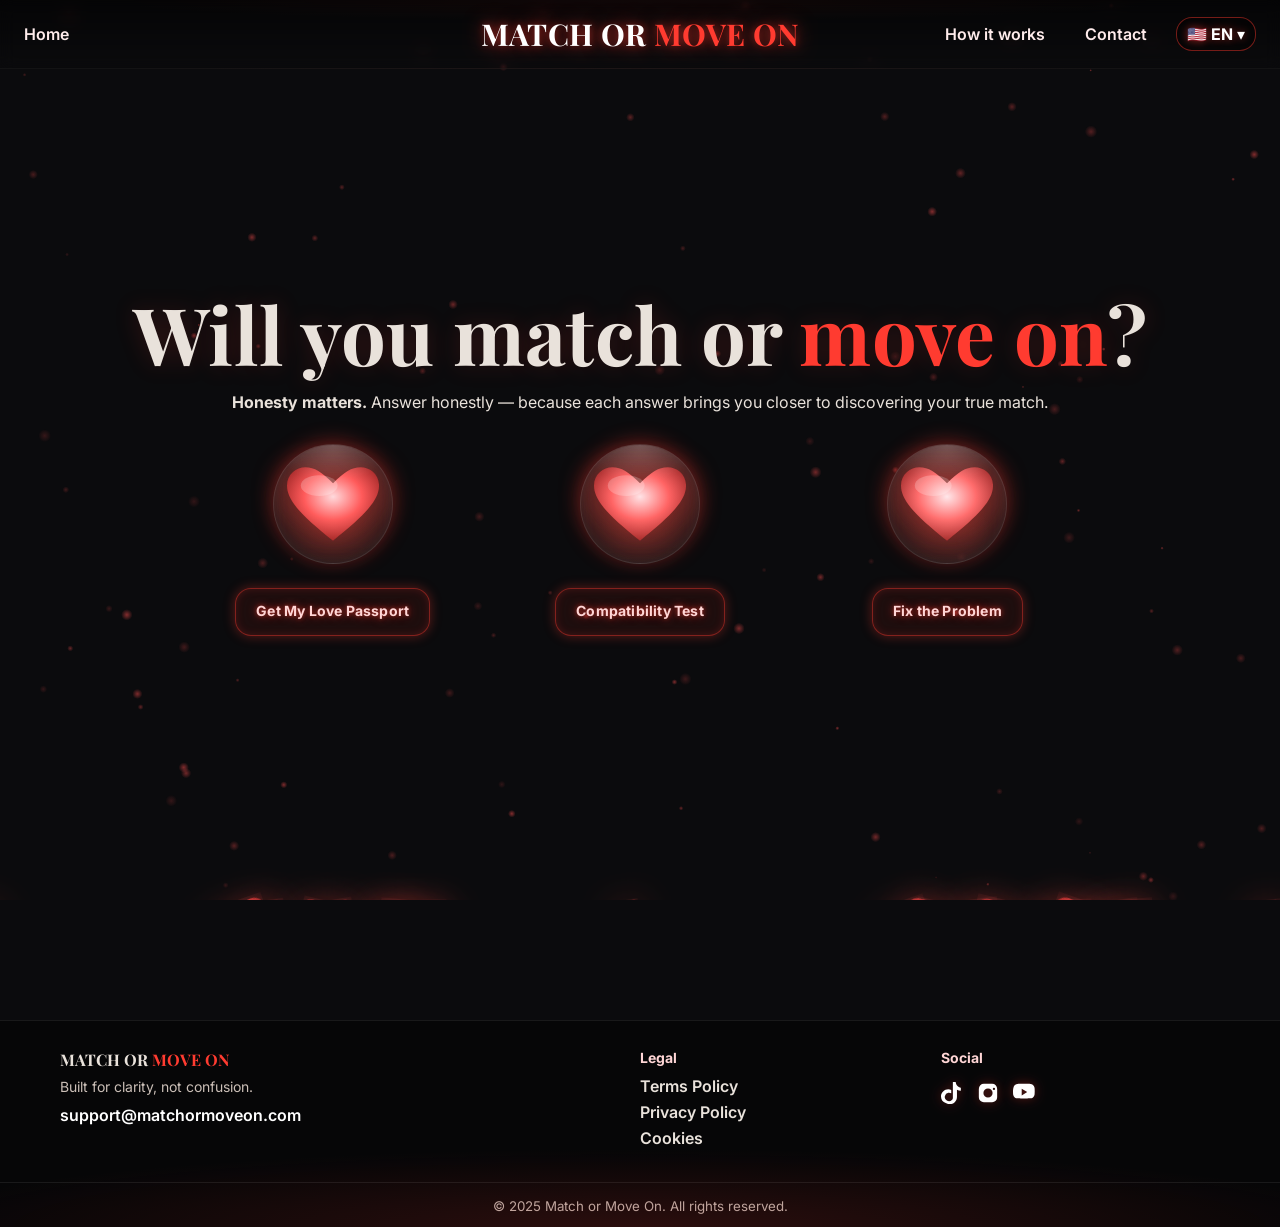
==== commit fd42f679: "index.html" ====
--- a/index.html
+++ b/index.html
@@ -293,6 +293,20 @@
   body .site-footer{
     margin-top: 16px !important; /* espace normal au-dessus du footer */
     padding-bottom: calc(16px + env(safe-area-inset-bottom)) !important;
+  }
+}
+/* --- HERO CENTRÉ EN MOBILE, FOOTER PLUS BAS --- */
+@media (max-width:768px){
+  body .wrap{
+    min-height:100svh !important;     /* occupe toute la hauteur de l’écran */
+    display:flex !important;
+    flex-direction:column !important;
+    justify-content:center !important; /* centre verticalement */
+    align-items:center !important;
+    padding: 0 16px !important;        /* plus de padding top/bottom fixe */
+  }
+  body .site-footer{
+    margin-top:40px !important;       /* footer descend en dehors de l’écran */
   }
 }
 
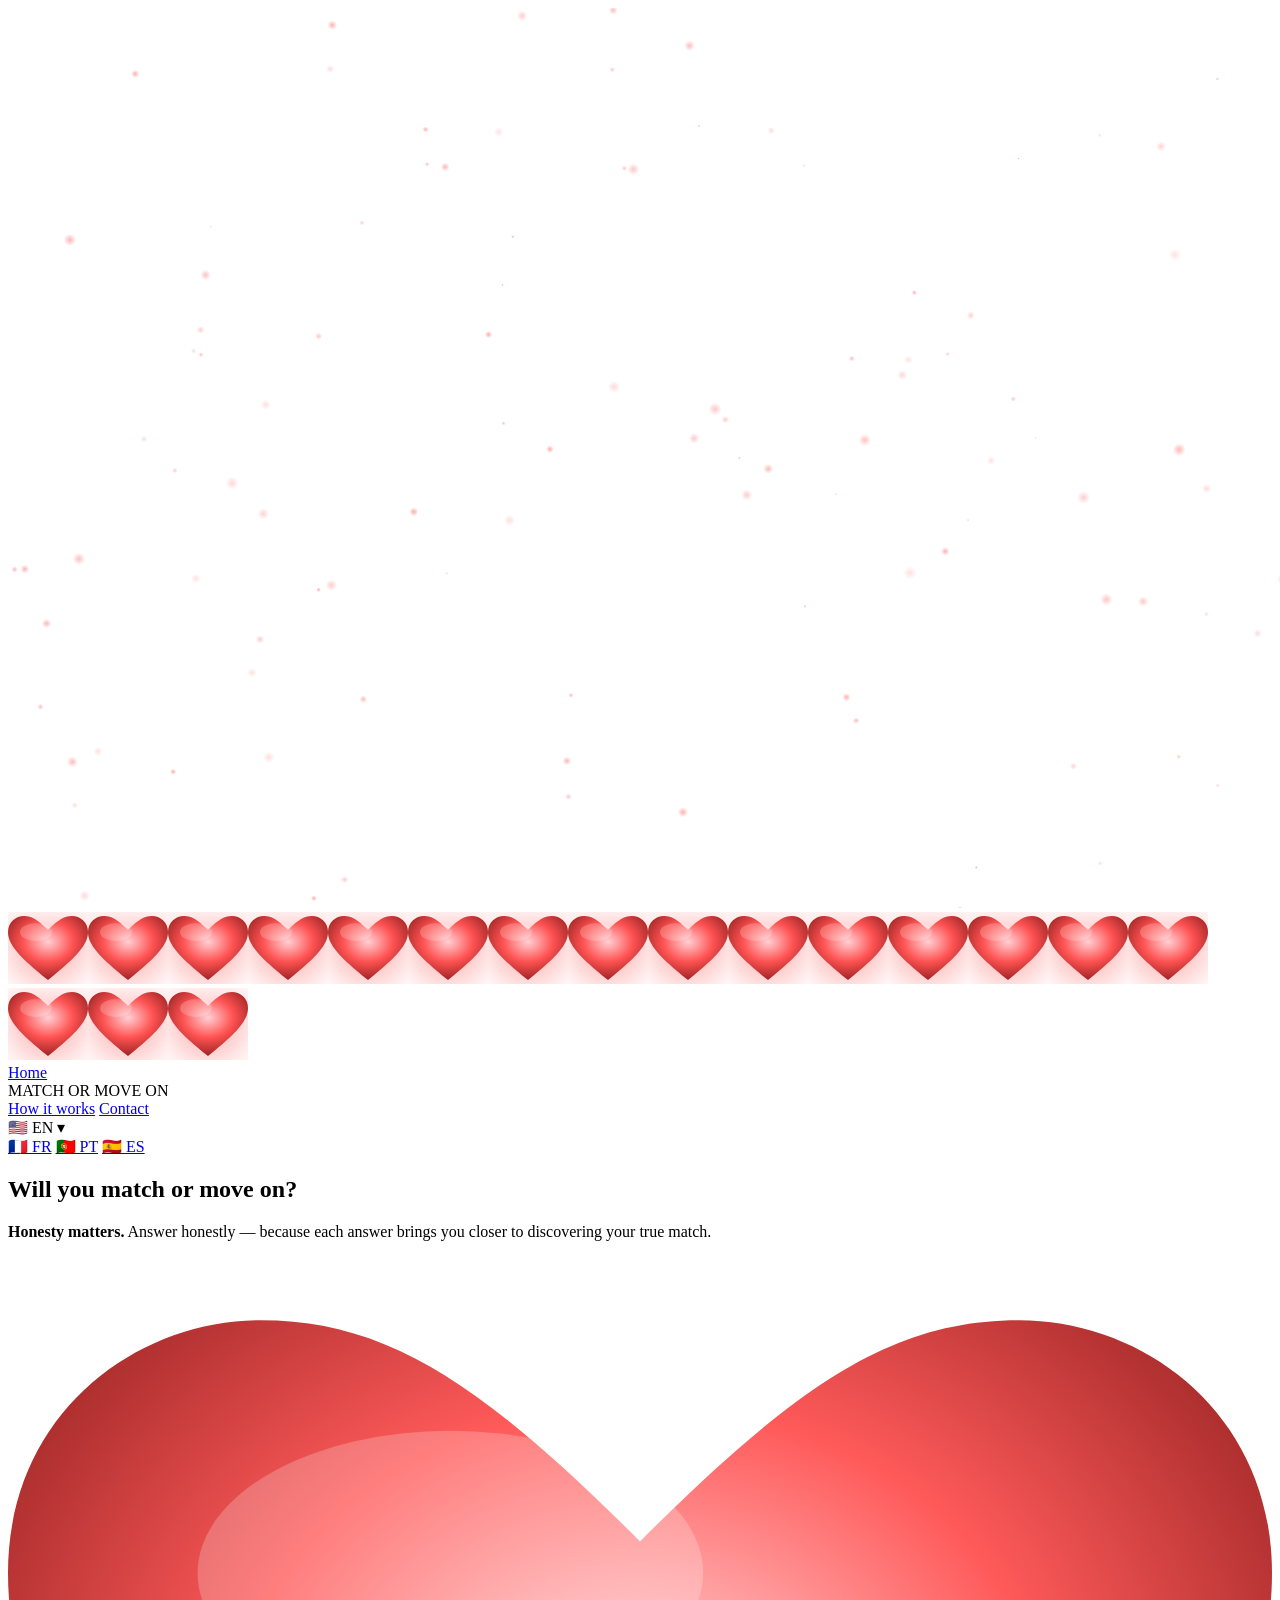
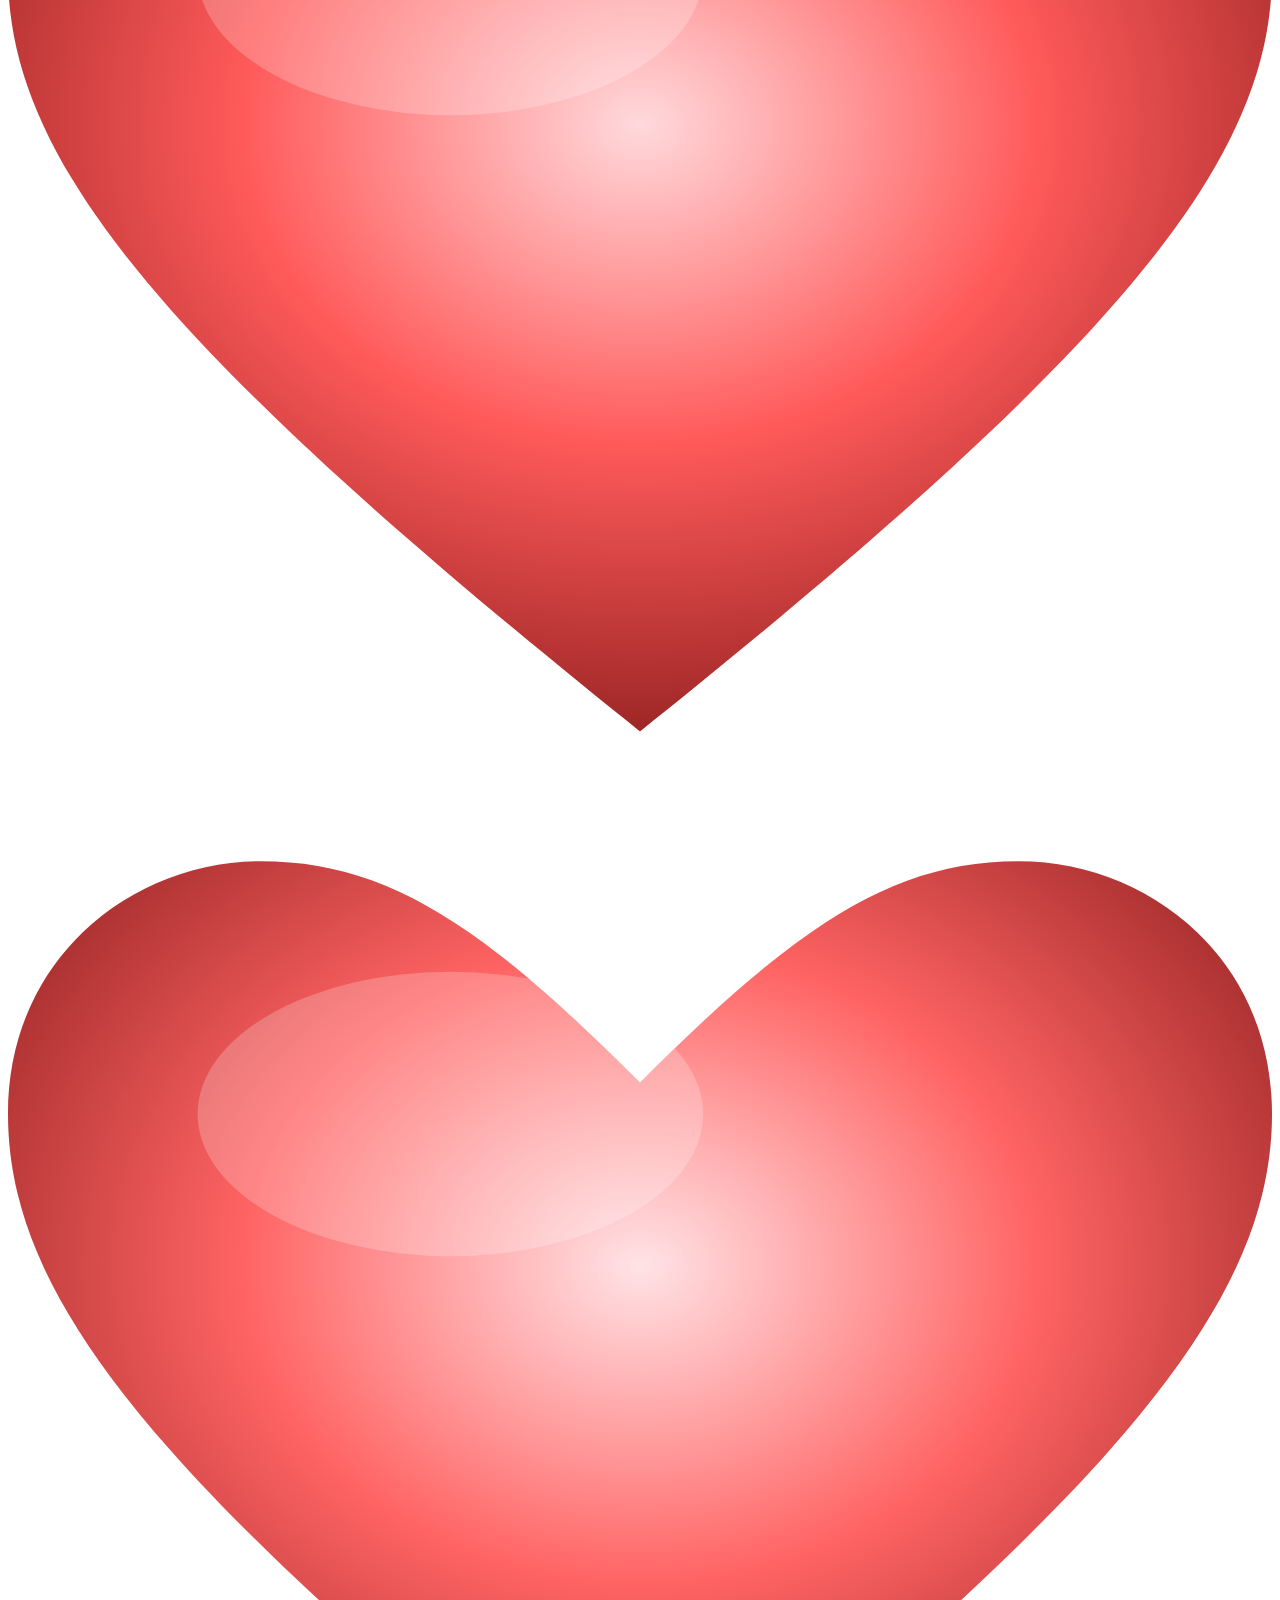
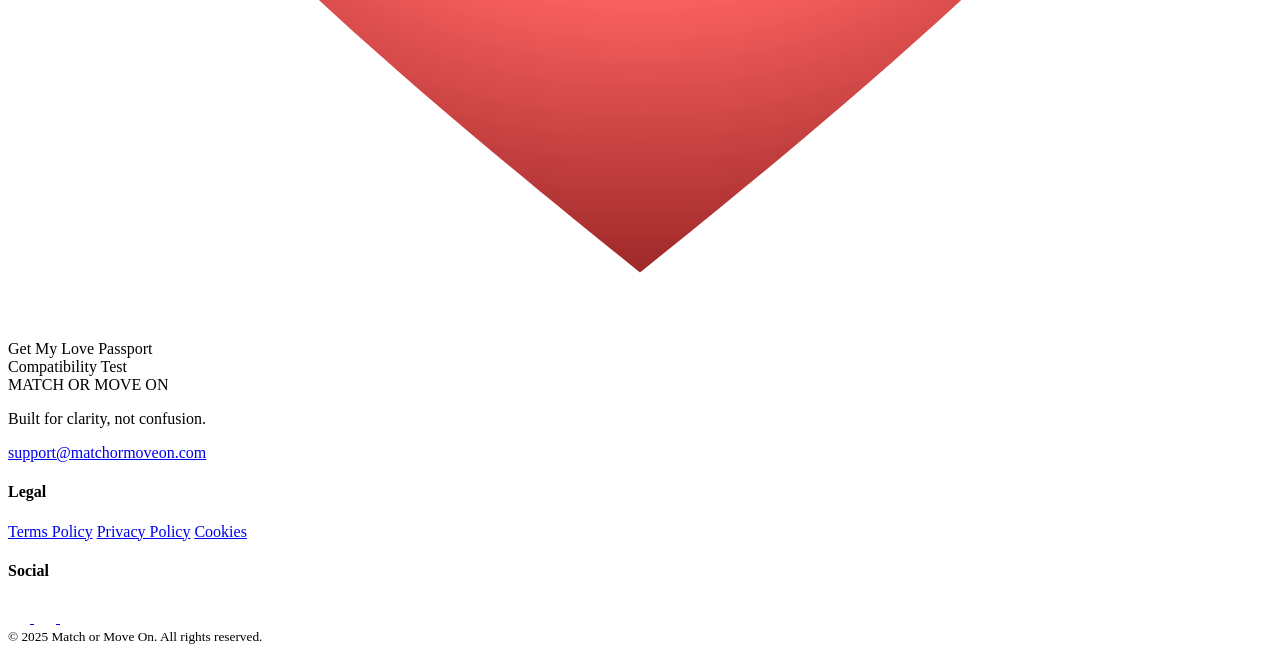
==== commit 36659c9a: "index.html" ====
--- a/index.html
+++ b/index.html
@@ -1,491 +1,197 @@
 <!DOCTYPE html>
 <html lang="en">
 <head>
-<meta charset="UTF-8"/>
-<meta name="viewport" content="width=device-width, initial-scale=1.0"/>
-<title>Will you match or move on?</title>
-<link rel="preconnect" href="https://fonts.gstatic.com" crossorigin>
-<link href="https://fonts.googleapis.com/css2?family=Inter:wght@400;600&family=Playfair+Display:wght@700&display=swap" rel="stylesheet">
-
-<style>
-  /* ================== THEME ================== */
-:root{
-  --bg:#0b0b0d; --text:#e9e2db; --muted:#c9c2bb;
-  --rose:#ff3b30; --glass:rgba(255,255,255,.04);
-}
-*{box-sizing:border-box}
-html,body{height:100%}
-body{
-  margin:0;color:var(--text);overflow-x:hidden;
-  font-family:Inter,system-ui,-apple-system,Segoe UI,Roboto,Arial;
-  background:var(--bg)
-}
-
-/* ================== LAYERS ================== */
-#sparks{position:fixed;inset:0;z-index:0;pointer-events:none}
-.bg-float{position:fixed;inset:0;z-index:1;pointer-events:none;overflow:hidden}
-
-/* ================== NAV ================== */
-.nav{
-  position:fixed;top:0;left:0;right:0;z-index:6;
-  display:grid;grid-template-columns:1fr auto 1fr;align-items:center;
-  padding:14px 24px;backdrop-filter:blur(8px);
-  background:linear-gradient(to bottom,rgba(0,0,0,.55),rgba(0,0,0,0)),
-             radial-gradient(70% 50% at 50% 0%,rgba(255,59,48,.10),transparent 60%);
-  border-bottom:1px solid rgba(255,255,255,.06)
-}
-.nav-left{justify-self:start}
-.nav-left a{color:#ffecec;text-decoration:none;font-weight:600}
-.logo-neon{
-  justify-self:center;font-family:"Playfair Display",serif;
-  font-weight:700;letter-spacing:.35px;
-  font-size:clamp(18px,2.4vw,30px);color:#fff;text-transform:uppercase;
-  text-shadow:0 0 20px rgba(255,59,48,.65),0 0 8px rgba(255,59,48,.45)
-}
-.logo-neon .accent{color:var(--rose)}
-.nav-right{justify-self:end;display:flex;gap:18px;align-items:center}
-.nav-right a{
-  color:#ffecec;text-decoration:none;font-weight:600;
-  padding:8px 10px;border-radius:12px;border:1px solid transparent
-}
-.nav-right a:hover{border-color:rgba(255,59,48,.45);background:rgba(255,59,48,.10)}
-
-/* ================== LANGUAGE PICKER ================== */
-.lang{position:relative}
-.lang-current{
-  display:flex;align-items:center;gap:6px;background:rgba(0,0,0,.45);color:#fff;
-  border:1px solid rgba(255,59,48,.45);padding:6px 10px;border-radius:16px;
-  font-weight:700;cursor:pointer;text-shadow:0 0 8px rgba(255,59,48,.55)
-}
-.lang-menu{
-  position:absolute;right:0;top:115%;display:none;flex-direction:column;gap:6px;
-  background:rgba(0,0,0,.7);border:1px solid rgba(255,59,48,.45);
-  border-radius:12px;padding:8px;
-  box-shadow:0 0 12px rgba(255,59,48,.35), inset 0 0 8px rgba(255,59,48,.25)
-}
-.lang:hover .lang-menu{display:flex}
-.lang-menu a{color:#fff;text-decoration:none;font-weight:600;padding:6px 10px;border-radius:10px}
-.lang-menu a:hover{background:rgba(255,59,48,.12)}
-
-/* ================== PAGE WRAP ================== */
-.wrap{
-  position:relative;z-index:2;min-height:100vh;
-  display:flex;align-items:center;justify-content:center;
-  padding:120px 20px 92px
-}
-
-/* ================== HERO / TITLES ================== */
-.hero{max-width:min(1150px,94vw);text-align:center}
-.title{
-  font-family:"Playfair Display",Georgia,serif;font-weight:700;line-height:1.05;
-  font-size:clamp(38px,6.2vw,86px);margin:0 0 10px;letter-spacing:.3px;
-  text-shadow:0 0 24px rgba(255,59,48,.18)
-}
-.title .moveon{color:var(--rose)}
-.subtitle{color:var(--muted);max-width:820px;margin:10px auto 34px;font-size:clamp(14px,1.6vw,18px)}
-
-/* ================== ROUND GLASS BUTTONS ================== */
-.glass-grid{
-  display:grid;grid-template-columns:repeat(3,minmax(140px,1fr));
-  gap:22px;justify-items:center;max-width:900px;margin:0 auto;
-}
-.glass-btn{
-  position:relative;width:120px;aspect-ratio:1/1;border-radius:999px;
-  display:grid;place-items:center;text-decoration:none;color:#fff;
-  background:radial-gradient(120% 120% at 50% 10%,rgba(255,255,255,.08),rgba(255,255,255,.012) 60%),var(--glass);
-  border:1px solid rgba(255,255,255,.12);
-  box-shadow:0 0 14px rgba(255,59,48,.16), inset 0 0 12px rgba(255,255,255,.045);
-  backdrop-filter:blur(10px);transition:transform .18s ease, box-shadow .18s ease, background .18s ease;isolation:isolate
-}
-.glass-btn::before{
-  content:"";position:absolute;inset:-6px;border-radius:inherit;background:
-    radial-gradient(70% 70% at 50% 45%, rgba(255,59,48,.42), transparent 60%),
-    conic-gradient(from 0deg, rgba(255,59,48,.55), rgba(255,59,48,.15), rgba(255,59,48,.55));
-  filter:blur(10px);opacity:.45;z-index:-1
-}
-.glass-btn::after{
-  content:"";position:absolute;inset:0;border-radius:inherit;background:
-    radial-gradient(120% 80% at 50% 0%, rgba(255,255,255,.2), rgba(255,255,255,0) 40%),
-    radial-gradient(60% 60% at 50% 70%, rgba(255,59,48,.12), rgba(255,59,48,0) 60%);
-  mix-blend-mode:screen;pointer-events:none
-}
-.glass-btn:hover{transform:translateY(-3px) scale(1.04);
-  box-shadow:0 0 24px rgba(255,59,48,.30), inset 0 0 16px rgba(255,255,255,.07)
-}
-
-/* ===== Heart inside the round button (bigger & centered) ===== */
-.heart-wrap{width:78%;aspect-ratio:1/1}
-.heart-wrap svg{
-  width:100%;height:100%;display:block;
-  filter:drop-shadow(0 6px 18px rgba(255,59,48,.45))
-}
-
-/* ================== LABELS UNDER THE HEARTS ================== */
-.labels{
-  display:grid;grid-template-columns:repeat(3,minmax(140px,1fr));
-  gap:22px;justify-items:center;margin-top:10px;max-width:900px;margin-left:auto;margin-right:auto
-}
-.neon{
-  pointer-events:none;font-weight:700;letter-spacing:.2px;font-size:14px;color:#ffd6d6;
-  text-shadow:0 0 10px rgba(255,59,48,.65),0 0 4px rgba(255,59,48,.45);
-  border:1px solid rgba(255,59,48,.45);border-radius:16px;
-  padding:9px 14px;background:rgba(255,59,48,.08);
-  box-shadow:0 0 12px rgba(255,59,48,.35), inset 0 0 8px rgba(255,59,48,.18);
-  white-space:nowrap; text-align:center;
-}
-
-/* ================== FOOTER ================== */
-.site-footer{
-  margin-top:90px;background:rgba(0,0,0,.45);
-  border-top:1px solid rgba(255,255,255,.08);position:relative;overflow:hidden
-}
-.site-footer::before{
-  content:"";position:absolute;inset:auto -20% 0 -20%;height:140px;
-  background:radial-gradient(60% 80% at 50% 100%, rgba(255,59,48,.15), transparent 70%);
-  pointer-events:none
-}
-.site-footer .f-wrap{
-  max-width:1200px;margin:0 auto;padding:28px 20px;
-  display:grid;grid-template-columns:2fr 1fr 1fr;gap:22px
-}
-.site-footer .f-col h4{margin:0 0 10px;font-size:14px;color:#ffd6d6}
-.site-footer .brand-title{font-family:"Playfair Display",serif;font-weight:700}
-.site-footer .brand-title span{color:var(--rose)}
-.site-footer .tag{margin:8px 0 10px;color:#cbbfb7;font-size:14px}
-.site-footer .mail{color:#fff;text-decoration:none;font-weight:600}
-.site-footer .mail:hover{color:var(--rose)}
-.site-footer a{display:block;color:#e9e2db;text-decoration:none;margin:6px 0;font-weight:600}
-.site-footer a:hover{color:var(--rose)}
-.site-footer .icons a{display:inline-block;margin-right:10px;font-size:18px;filter:drop-shadow(0 0 6px rgba(255,59,48,.35))}
-.site-footer .f-bottom{border-top:1px solid rgba(255,255,255,.08);text-align:center;padding:12px 16px;color:#b9b1aa}
-
-/* ================== HEART FLOATERS ================== */
-.float-item{
-  position:absolute;top:100vh;left:0;width:var(--w,48px);height:auto;opacity:.95;
-  filter:drop-shadow(0 8px 18px rgba(255,59,48,.45));
-  transform:translateX(var(--x,0)) translateY(0) rotate(var(--r,0deg));
-  animation:floatUp var(--t,20s) linear infinite, spin var(--spin,18s) linear infinite;
-  will-change:transform,opacity
-}
-@keyframes floatUp{
-  0%{transform:translateX(var(--x,0)) translateY(0) rotate(var(--r,0deg));opacity:0}
-  10%{opacity:1}
-  100%{transform:translateX(calc(var(--x,0) + 40px)) translateY(-120vh) rotate(var(--rEnd,360deg));opacity:0}
-}
-@keyframes spin{
-  0%{filter:drop-shadow(0 8px 18px rgba(255,59,48,.45))}
-  50%{filter:drop-shadow(0 12px 26px rgba(255,59,48,.60))}
-  100%{filter:drop-shadow(0 8px 18px rgba(255,59,48,.45))}
-}
-
-/* ================== RESPONSIVE NAV ONLY ================== */
-@media (max-width: 768px){
-  /* Header */
-  .nav{display:flex !important;flex-wrap:wrap;align-items:center;gap:8px 12px;padding:10px 12px}
-  .logo-neon{order:0;width:100%;text-align:center;font-size:clamp(16px,5.2vw,22px)}
-  .nav-left{order:1}
-  .nav-right{order:1;margin-left:auto;display:flex;gap:14px;align-items:center}
-  .nav-right a{padding:6px 8px}
-
-  /* Hero */
-  .hero{display:block !important;max-width:94vw;margin:0 auto;text-align:center}
-  .title{font-size:clamp(28px,8vw,40px);margin-bottom:10px}
-  .subtitle,.cta-sub{font-size:.95rem;max-width:92%;margin:8px auto 18px}
-
-  /* 3 cœurs */
-  .glass-grid{display:grid !important;grid-template-columns:repeat(3,1fr);justify-items:center;gap:10px 14px;max-width:560px;margin:0 auto}
-  .glass-btn{width:68px;aspect-ratio:1/1;border-radius:999px}
-  .heart-wrap{width:78%}
-  .heart-wrap svg{width:100%;height:auto}
-
-  /* Labels */
-  .labels{display:grid !important;grid-template-columns:repeat(3,1fr);justify-items:center;gap:8px 12px;margin-top:6px;max-width:560px;margin-left:auto;margin-right:auto}
-  .labels .neon{font-size:.82rem;padding:6px 8px;white-space:nowrap}
-
-  /* Footer */
-  .site-footer .f-wrap{grid-template-columns:1fr !important;text-align:center}
-}
-
-/* Centrage des cœurs dans les bulles */
-.glass-btn{display:flex !important;align-items:center;justify-content:center}
-.heart-wrap{width:78%;aspect-ratio:1/1;display:flex;align-items:center;justify-content:center;position:relative}
-.heart-wrap svg{display:block;margin:0;transform:translateX(var(--heart-x,0)) translateY(var(--heart-y,0));filter:drop-shadow(0 6px 18px rgba(255,59,48,.45))}
-@media (max-width:768px){ :root{ --heart-x:.8px; --heart-y:0px; } }
-
-/* Labels sous cœurs (base) */
-.labels .neon{font-size:13px;padding:7px 10px;text-align:center;white-space:normal;max-width:110px;line-height:1.2}
-@media (max-width:640px){ .labels .neon{font-size:11.5px;max-width:90px;padding:6px 8px} }
-
-/* Desktop only */
-@media (min-width:1025px){
-  .subtitle{margin-bottom:88px !important}
-  .glass-grid{margin-top:32px}
-  .labels{margin-top:24px}
-  .labels .neon{display:inline-flex;align-items:center;justify-content:center;white-space:nowrap !important;min-height:48px;padding:12px 20px;line-height:1.2;font-size:14px;max-width:none !important}
-  .site-footer{margin-top:120px}
-}
-
-/* ===== LAST-WORD MOBILE OVERRIDE (seul bloc modifié) ===== */
-@media (max-width:768px){
-  body .wrap{
-    /* descend légèrement le héros et garde un scroll court */
-    padding: calc(124px + env(safe-area-inset-top)) 16px 36px !important;
-    min-height: calc(100svh - 140px) !important; /* footer visible */
-    display:flex !important; align-items:center !important; justify-content:flex-start !important;
+  <meta charset="UTF-8"/>
+  <meta name="viewport" content="width=device-width, initial-scale=1.0"/>
+  <title>Will you match or move on?</title>
+
+  <link rel="preconnect" href="https://fonts.gstatic.com" crossorigin>
+  <link href="https://fonts.googleapis.com/css2?family=Inter:wght@400;600&family=Playfair+Display:wght@700&display=swap" rel="stylesheet">
+
+  <!-- ✅ CSS séparé -->
+  <link rel="stylesheet" href="css/index.css">
+</head>
+
+<body>
+
+  <!-- background sparkles -->
+  <canvas id="sparks"></canvas>
+
+  <!-- floating hearts layer -->
+  <div class="bg-float" id="hearts"></div>
+
+  <!-- NAV -->
+  <nav class="nav">
+    <div class="nav-left"><a href="index.html">Home</a></div>
+
+    <div class="logo-neon">MATCH OR <span class="accent">MOVE ON</span></div>
+
+    <div class="nav-right">
+      <a href="how-it-works.html">How it works</a>
+      <a href="contact.html">Contact</a>
+
+      <div class="lang">
+        <div class="lang-current">🇺🇸 EN ▾</div>
+        <div class="lang-menu">
+          <a href="index-fr.html">🇫🇷 FR</a>
+          <a href="index-pt.html">🇵🇹 PT</a>
+          <a href="index-es.html">🇪🇸 ES</a>
+        </div>
+      </div>
+    </div>
+  </nav>
+
+  <main class="wrap">
+    <section class="hero">
+      <h2 class="title">Will you match or <span class="moveon">move on</span>?</h2>
+
+      <p class="lead cta-sub">
+        <strong>Honesty matters.</strong> Answer honestly — because each answer brings you closer to discovering your true match.
+      </p>
+
+      <!-- ✅ 2 boutons seulement -->
+      <div class="glass-grid two">
+        <a href="love-passport.html" class="glass-btn" aria-label="Get My Love Passport">
+          <div class="heart-wrap" aria-hidden="true">
+            <svg viewBox="0 0 40 36" xmlns="http://www.w3.org/2000/svg">
+              <defs>
+                <radialGradient id="g1" cx="50%" cy="40%" r="70%">
+                  <stop offset="0%" stop-color="#ffd9dc"/>
+                  <stop offset="45%" stop-color="#ff5a5a"/>
+                  <stop offset="100%" stop-color="#7c1414"/>
+                </radialGradient>
+              </defs>
+              <g>
+                <path d="M20 34 C5 22,0 16,0 10 C0 5,4 2,8 2 C12 2,15 4,20 9 C25 4,28 2,32 2 C36 2,40 5,40 10 C40 16,35 22,20 34Z" fill="url(#g1)"/>
+                <ellipse cx="14" cy="10" rx="8" ry="4.5" fill="white" opacity=".22"/>
+              </g>
+            </svg>
+          </div>
+        </a>
+
+        <a href="compatibility.html" class="glass-btn" aria-label="Compatibility Test">
+          <div class="heart-wrap" aria-hidden="true">
+            <svg viewBox="0 0 40 36" xmlns="http://www.w3.org/2000/svg">
+              <defs>
+                <radialGradient id="g2" cx="50%" cy="40%" r="70%">
+                  <stop offset="0%" stop-color="#ffe3e6"/>
+                  <stop offset="45%" stop-color="#ff6363"/>
+                  <stop offset="100%" stop-color="#7c1414"/>
+                </radialGradient>
+              </defs>
+              <g>
+                <path d="M20 34 C5 22,0 16,0 10 C0 5,4 2,8 2 C12 2,15 4,20 9 C25 4,28 2,32 2 C36 2,40 5,40 10 C40 16,35 22,20 34Z" fill="url(#g2)"/>
+                <ellipse cx="14" cy="10" rx="8" ry="4.5" fill="white" opacity=".22"/>
+              </g>
+            </svg>
+          </div>
+        </a>
+      </div>
+
+      <!-- ✅ 2 labels seulement -->
+      <div class="labels two" aria-hidden="true">
+        <div class="neon">Get My Love Passport</div>
+        <div class="neon">Compatibility Test</div>
+      </div>
+    </section>
+  </main>
+
+  <!-- FOOTER -->
+  <footer class="site-footer" id="footer">
+    <div class="f-wrap">
+      <div class="f-col brand">
+        <div class="brand-title">MATCH OR <span>MOVE ON</span></div>
+        <p class="tag">Built for clarity, not confusion.</p>
+        <a class="mail" href="mailto:support@matchormoveon.com">support@matchormoveon.com</a>
+      </div>
+
+      <nav class="f-col legal">
+        <h4>Legal</h4>
+        <a href="terms.html">Terms Policy</a>
+        <a href="privacy.html">Privacy Policy</a>
+        <a href="cookies.html">Cookies</a>
+      </nav>
+
+      <div class="f-col social">
+        <h4>Social</h4>
+        <div class="icons">
+          <a href="https://tiktok.com" aria-label="TikTok">
+            <svg xmlns="http://www.w3.org/2000/svg" width="22" height="22" fill="white" viewBox="0 0 24 24">
+              <path d="M12.72 0h3.33c.1 1.56.7 3.04 1.7 4.2 1 1.18 2.4 1.93 3.9 2.07v3.39c-1.47-.05-2.94-.42-4.23-1.15v7.73c0 4.38-3.57 7.96-7.96 7.96-1.54 0-3.04-.46-4.33-1.31A7.96 7.96 0 0 1 0 15.96c0-4.39 3.57-7.96 7.96-7.96 1.1 0 2.2.24 3.21.68v3.68a4.57 4.57 0 0 0-3.21-.68 4.58 4.58 0 0 0-3.65 3.48 4.57 4.57 0 0 0 7.54 4.56c.69-.6 1.11-1.48 1.1-2.4V0Z"/>
+            </svg>
+          </a>
+
+          <a href="https://instagram.com" aria-label="Instagram">
+            <svg xmlns="http://www.w3.org/2000/svg" width="22" height="22" fill="white" viewBox="0 0 24 24">
+              <path d="M7.5 2h9a5.5 5.5 0 0 1 5.5 5.5v9A5.5 5.5 0 0 1 16.5 22h-9A5.5 5.5 0 0 1 2 16.5v-9A5.5 5.5 0 0 1 7.5 2ZM12 7a5 5 0 1 0 0 10 5 5 0 0 0 0-10Zm6.5-.75a1.25 1.25 0 1 0 0 2.5 1.25 1.25 0 0 0 0-2.5Z"/>
+            </svg>
+          </a>
+
+          <a href="https://youtube.com" aria-label="YouTube">
+            <svg xmlns="http://www.w3.org/2000/svg" width="22" height="22" fill="white" viewBox="0 0 24 24">
+              <path d="M23.5 6.2c-.2-1.2-.8-2.3-1.7-3-1-.8-2.2-.9-2.7-1C16.1 2 12 2 12 2s-4.1 0-7.1.2c-.5.1-1.7.2-2.7 1-1 .7-1.5 1.8-1.7 3C0 7.4 0 10 0 10s0 2.6.2 3.8c.2 1.2.8 2.3 1.7 3 1 .8 2.3.9 2.8 1C7.9 18 12 18 12 18s4.1 0 7.1-.2c.5-.1 1.7-.2 2.7-1 .9-.7 1.5-1.8 1.7-3 .2-1.2.2-3.8.2-3.8s0-2.6-.2-3.8zM9.5 14.6V7.4L15.5 11 9.5 14.6z"/>
+            </svg>
+          </a>
+        </div>
+      </div>
+    </div>
+
+    <div class="f-bottom"><small>© 2025 Match or Move On. All rights reserved.</small></div>
+  </footer>
+
+  <!-- ===== SCRIPTS ===== -->
+
+  <!-- sparkles -->
+  <script>
+  const s=document.getElementById('sparks'),ctx=s.getContext('2d');let W,H,PS;
+  function size(){W=s.width=innerWidth;H=s.height=innerHeight;
+    const n=Math.min(180,Math.floor(W*H/11000));
+    PS=Array.from({length:n},()=>({x:Math.random()*W,y:Math.random()*H,r:Math.random()*1.8+.4,a:Math.random()*6.28,s:Math.random()*.45+.12,o:Math.random()*.35+.15}));
   }
-  body .title{margin-top:8px !important;margin-bottom:8px !important}
-  body .subtitle{margin:6px auto 18px !important}
-  body .glass-grid{margin-top:10px !important}
-  body .site-footer{margin-top:28px !important}
-}
-
-  /* ===== FINAL MOBILE FIX: scroll court + footer atteignable ===== */
-@media (max-width:768px){
-  html, body{
-    height:auto !important;        /* pas de 100vh qui bloque */
-    min-height:100% !important;
-    overflow-y:auto !important;    /* scroll autorisé */
+  function loop(){ctx.clearRect(0,0,W,H);
+    for(const p of PS){p.a+=.0028;p.x+=Math.cos(p.a)*p.s;p.y+=Math.sin(p.a)*p.s*.45;
+      if(p.x<-10)p.x=W+10;if(p.x>W+10)p.x=-10;if(p.y<-10)p.y=H+10;if(p.y>H+10)p.y=-10;
+      const g=ctx.createRadialGradient(p.x,p.y,0,p.x,p.y,p.r*3);g.addColorStop(0,`rgba(255,80,80,${p.o})`);g.addColorStop(1,'rgba(255,80,80,0)');
+      ctx.fillStyle=g;ctx.beginPath();ctx.arc(p.x,p.y,p.r*3,0,6.28);ctx.fill();}
+    requestAnimationFrame(loop);
   }
-  body .wrap{
-    min-height:auto !important;    /* retire la contrainte 100svh */
-    padding: calc(118px + env(safe-area-inset-top)) 16px 36px !important; /* héro un peu plus bas */
-    display:flex !important;
-    flex-direction:column !important;
-    align-items:center !important;
-    justify-content:flex-start !important;
-  }
-  body .title{ margin-top:8px !important; margin-bottom:8px !important; }
-  body .subtitle{ margin:6px auto 18px !important; }
-  body .glass-grid{ margin-top:10px !important; }
-
-  /* rapproche le footer et assure un peu d'espace en bas pour scroller */
-  body .site-footer{
-    margin-top:28px !important;
-    padding-bottom: calc(16px + env(safe-area-inset-bottom)) !important;
-  }
-}
-
-/* MICRO TWEAK — descend légèrement le héros en mobile */
-@media (max-width:768px){
-  body .wrap{
-    padding-top: calc(138px + env(safe-area-inset-top)) !important; /* +20px vs avant */
-  }
-}
-
-/* --- PUSH FOOTER BELOW THE FOLD (mobile only) --- */
-@media (max-width:768px){
-  html, body{
-    height:auto !important;
-    min-height:100% !important;
-    overflow-y:auto !important; /* on garde un petit scroll */
-  }
-  body .wrap{
-    /* même placement qu'actuel, mais on étire un peu la hauteur pour
-       que le footer sorte du 1er écran */
-    padding-top: calc(124px + env(safe-area-inset-top)) !important;
-    padding-bottom: 36px !important;
-    min-height: calc(100svh + 60px) !important; /* << clé : 60px pousse le footer sous le fold */
-    display:flex !important;
-    flex-direction:column !important;
-    align-items:center !important;
-    justify-content:flex-start !important;
-  }
-  body .site-footer{
-    margin-top: 16px !important; /* espace normal au-dessus du footer */
-    padding-bottom: calc(16px + env(safe-area-inset-bottom)) !important;
-  }
-}
-/* --- HERO CENTRÉ EN MOBILE, FOOTER PLUS BAS --- */
-@media (max-width:768px){
-  body .wrap{
-    min-height:100svh !important;     /* occupe toute la hauteur de l’écran */
-    display:flex !important;
-    flex-direction:column !important;
-    justify-content:center !important; /* centre verticalement */
-    align-items:center !important;
-    padding: 0 16px !important;        /* plus de padding top/bottom fixe */
-  }
-  body .site-footer{
-    margin-top:40px !important;       /* footer descend en dehors de l’écran */
-  }
-}
-
-  
-</style>
-</head>
-<body>
-
-<!-- background sparkles -->
-<canvas id="sparks"></canvas>
-<!-- floating hearts layer -->
-<div class="bg-float" id="hearts"></div>
-
-<!-- NAV -->
-<nav class="nav">
-  <div class="nav-left"><a href="index.html">Home</a></div>
-  <div class="logo-neon">MATCH OR <span class="accent">MOVE ON</span></div>
-  <div class="nav-right">
-    <a href="how-it-works.html">How it works</a>
-    <a href="contact.html">Contact</a>
-    <div class="lang">
-      <div class="lang-current">🇺🇸 EN ▾</div>
-      <div class="lang-menu">
-        <a href="index-fr.html">🇫🇷 FR</a><a href="index-pt.html">🇵🇹 PT</a><a href="index-es.html">🇪🇸 ES</a>
-      </div>
-    </div>
-  </div>
-</nav>
-
-<main class="wrap">
-
-  <section class="hero">
-    <h2 class="title">Will you match or <span class="moveon">move on</span>?</h2>
-    <p class="lead cta-sub">
-      <strong>Honesty matters.</strong> Answer honestly — because each answer brings you closer to discovering your true match.
-    </p>
-    
-
-    <!-- 3 small glass buttons -->
-    <div class="glass-grid">
-      <a href="love-passport.html" class="glass-btn" aria-label="Get My Love Passport">
-        <div class="heart-wrap" aria-hidden="true">
-          <svg viewBox="0 0 40 36" xmlns="http://www.w3.org/2000/svg">
-            <defs><radialGradient id="g1" cx="50%" cy="40%" r="70%">
-              <stop offset="0%" stop-color="#ffd9dc"/><stop offset="45%" stop-color="#ff5a5a"/><stop offset="100%" stop-color="#7c1414"/>
-            </radialGradient></defs>
-            <g><path d="M20 34 C5 22,0 16,0 10 C0 5,4 2,8 2 C12 2,15 4,20 9 C25 4,28 2,32 2 C36 2,40 5,40 10 C40 16,35 22,20 34Z" fill="url(#g1)"/>
-            <ellipse cx="14" cy="10" rx="8" ry="4.5" fill="white" opacity=".22"/></g>
-          </svg>
-        </div>
-      </a>
-
-      <a href="compatibility.html" class="glass-btn" aria-label="Compatibility Test">
-        <div class="heart-wrap" aria-hidden="true">
-          <svg viewBox="0 0 40 36" xmlns="http://www.w3.org/2000/svg">
-            <defs><radialGradient id="g2" cx="50%" cy="40%" r="70%">
-              <stop offset="0%" stop-color="#ffe3e6"/><stop offset="45%" stop-color="#ff6363"/><stop offset="100%" stop-color="#7c1414"/>
-            </radialGradient></defs>
-            <g><path d="M20 34 C5 22,0 16,0 10 C0 5,4 2,8 2 C12 2,15 4,20 9 C25 4,28 2,32 2 C36 2,40 5,40 10 C40 16,35 22,20 34Z" fill="url(#g2)"/>
-            <ellipse cx="14" cy="10" rx="8" ry="4.5" fill="white" opacity=".22"/></g>
-          </svg>
-        </div>
-      </a>
-
-      <a href="fix.html" class="glass-btn" aria-label="Fix the Problem">
-        <div class="heart-wrap" aria-hidden="true">
-          <svg viewBox="0 0 40 36" xmlns="http://www.w3.org/2000/svg">
-            <defs><radialGradient id="g3" cx="50%" cy="40%" r="70%">
-              <stop offset="0%" stop-color="#ffe7ea"/><stop offset="45%" stop-color="#ff6c6c"/><stop offset="100%" stop-color="#7c1414"/>
-            </radialGradient></defs>
-            <g><path d="M20 34 C5 22,0 16,0 10 C0 5,4 2,8 2 C12 2,15 4,20 9 C25 4,28 2,32 2 C36 2,40 5,40 10 C40 16,35 22,20 34Z" fill="url(#g3)"/>
-            <ellipse cx="14" cy="10" rx="8" ry="4.5" fill="white" opacity=".22"/></g>
-          </svg>
-        </div>
-      </a>
-    </div>
-
-    <div class="labels" aria-hidden="true">
-      <div class="neon">Get My Love Passport</div>
-      <div class="neon">Compatibility Test</div>
-      <div class="neon">Fix the Problem</div>
-    </div>
-  </section>
-</main>
-
-<!-- FOOTER -->
-<footer class="site-footer" id="footer">
-  <div class="f-wrap">
-    <div class="f-col brand">
-      <div class="brand-title">MATCH OR <span>MOVE ON</span></div>
-      <p class="tag">Built for clarity, not confusion.</p>
-      <a class="mail" href="mailto:support@matchormoveon.com">support@matchormoveon.com</a>
-    </div>
-
-    <nav class="f-col legal">
-      <h4>Legal</h4>
-      <a href="terms.html">Terms Policy</a>
-      <a href="privacy.html">Privacy Policy</a>
-      <a href="cookies.html">Cookies</a>
-    </nav>
-
-    <div class="f-col social">
-      <h4>Social</h4>
-      <div class="icons">
-        <a href="https://tiktok.com" aria-label="TikTok">
-          <svg xmlns="http://www.w3.org/2000/svg" width="22" height="22" fill="white" viewBox="0 0 24 24">
-            <path d="M12.72 0h3.33c.1 1.56.7 3.04 1.7 4.2 1 1.18 2.4 1.93 3.9 2.07v3.39c-1.47-.05-2.94-.42-4.23-1.15v7.73c0 4.38-3.57 7.96-7.96 7.96-1.54 0-3.04-.46-4.33-1.31A7.96 7.96 0 0 1 0 15.96c0-4.39 3.57-7.96 7.96-7.96 1.1 0 2.2.24 3.21.68v3.68a4.57 4.57 0 0 0-3.21-.68 4.58 4.58 0 0 0-3.65 3.48 4.57 4.57 0 0 0 7.54 4.56c.69-.6 1.11-1.48 1.1-2.4V0Z"/>
-          </svg>
-        </a>
-        <a href="https://instagram.com" aria-label="Instagram">
-          <svg xmlns="http://www.w3.org/2000/svg" width="22" height="22" fill="white" viewBox="0 0 24 24">
-            <path d="M7.5 2h9a5.5 5.5 0 0 1 5.5 5.5v9A5.5 5.5 0 0 1 16.5 22h-9A5.5 5.5 0 0 1 2 16.5v-9A5.5 5.5 0 0 1 7.5 2ZM12 7a5 5 0 1 0 0 10 5 5 0 0 0 0-10Zm6.5-.75a1.25 1.25 0 1 0 0 2.5 1.25 1.25 0 0 0 0-2.5Z"/>
-          </svg>
-        </a>
-        <a href="https://youtube.com" aria-label="YouTube">
-          <svg xmlns="http://www.w3.org/2000/svg" width="22" height="22" fill="white" viewBox="0 0 24 24">
-            <path d="M23.5 6.2c-.2-1.2-.8-2.3-1.7-3-1-.8-2.2-.9-2.7-1C16.1 2 12 2 12 2s-4.1 0-7.1.2c-.5.1-1.7.2-2.7 1-1 .7-1.5 1.8-1.7 3C0 7.4 0 10 0 10s0 2.6.2 3.8c.2 1.2.8 2.3 1.7 3 1 .8 2.3.9 2.8 1C7.9 18 12 18 12 18s4.1 0 7.1-.2c.5-.1 1.7-.2 2.7-1 .9-.7 1.5-1.8 1.7-3 .2-1.2.2-3.8.2-3.8s0-2.6-.2-3.8zM9.5 14.6V7.4L15.5 11 9.5 14.6z"/>
-          </svg>
-        </a>
-      </div>
-    </div>
-  </div>
-  <div class="f-bottom"><small>© 2025 Match or Move On. All rights reserved.</small></div>
-</footer>
-
-<!-- ===== SCRIPTS ===== -->
-
-<!-- sparkles -->
-<script>
-const s=document.getElementById('sparks'),ctx=s.getContext('2d');let W,H,PS;
-function size(){W=s.width=innerWidth;H=s.height=innerHeight;
-  const n=Math.min(180,Math.floor(W*H/11000));
-  PS=Array.from({length:n},()=>({x:Math.random()*W,y:Math.random()*H,r:Math.random()*1.8+.4,a:Math.random()*6.28,s:Math.random()*.45+.12,o:Math.random()*.35+.15}));
-}
-function loop(){ctx.clearRect(0,0,W,H);
-  for(const p of PS){p.a+=.0028;p.x+=Math.cos(p.a)*p.s;p.y+=Math.sin(p.a)*p.s*.45;
-    if(p.x<-10)p.x=W+10;if(p.x>W+10)p.x=-10;if(p.y<-10)p.y=H+10;if(p.y>H+10)p.y=-10;
-    const g=ctx.createRadialGradient(p.x,p.y,0,p.x,p.y,p.r*3);g.addColorStop(0,`rgba(255,80,80,${p.o})`);g.addColorStop(1,'rgba(255,80,80,0)');
-    ctx.fillStyle=g;ctx.beginPath();ctx.arc(p.x,p.y,p.r*3,0,6.28);ctx.fill();}
-  requestAnimationFrame(loop);
-}
-addEventListener('resize',size);size();loop();
-</script>
-
-<!-- floating hearts (roses removed) -->
-<script>
-(function(){
-  const LAYER=document.getElementById('hearts'); if(!LAYER) return;
-
-  const HEART=encodeURIComponent(`<svg xmlns="http://www.w3.org/2000/svg" width="80" height="72" viewBox="0 0 40 36">
-    <defs><radialGradient id="hg" cx="50%" cy="40%" r="70%"><stop offset="0%" stop-color="#ffd0d4"/><stop offset="45%" stop-color="#ff5252"/><stop offset="100%" stop-color="#7c1414"/></radialGradient></defs>
-    <g filter="drop-shadow(0 4px 10px rgba(255,80,80,.55))">
-      <path d="M20 34 C5 22,0 16,0 10 C0 5,4 2,8 2 C12 2,15 4,20 9 C25 4,28 2,32 2 C36 2,40 5,40 10 C40 16,35 22,20 34Z" fill="url(#hg)"/>
-      <ellipse cx="14" cy="10" rx="8" ry="4.5" fill="white" opacity=".22"/>
-    </g></svg>`);
-
-  const COUNT_HEARTS=18;  // only hearts
-  const MIN_W=22, MAX_W=64;  // px
-  const MIN_T=18, MAX_T=28;  // s
-
-  function spawn(svg){
-    const el=document.createElement('img');
-    el.src=`data:image/svg+xml;utf8,${svg}`; el.className='float-item';
-    el.style.left=Math.random()*100+'vw';
-    el.style.setProperty('--w',(MIN_W+Math.random()*(MAX_W-MIN_W))+'px');
-    el.style.setProperty('--x',(Math.random()*80-40)+'px');
-    el.style.setProperty('--t',(MIN_T+Math.random()*(MAX_T-MIN_T))+'s');
-    el.style.setProperty('--r',(Math.random()*40-20)+'deg');
-    el.style.setProperty('--rEnd',(200+Math.random()*260)+'deg');
-    el.style.setProperty('--spin',(14+Math.random()*10)+'s');
-    el.style.animationDelay=(Math.random()*12).toFixed(2)+'s';
-    LAYER.appendChild(el);
-  }
-  for(let i=0;i<COUNT_HEARTS;i++) spawn(HEART);
-})();
-</script>
-
-<!-- anchors (legacy, optional) -->
-<div id="how"></div><div id="contact"></div>
+  addEventListener('resize',size);size();loop();
+  </script>
+
+  <!-- floating hearts -->
+  <script>
+  (function(){
+    const LAYER=document.getElementById('hearts'); if(!LAYER) return;
+
+    const HEART=encodeURIComponent(`<svg xmlns="http://www.w3.org/2000/svg" width="80" height="72" viewBox="0 0 40 36">
+      <defs><radialGradient id="hg" cx="50%" cy="40%" r="70%"><stop offset="0%" stop-color="#ffd0d4"/><stop offset="45%" stop-color="#ff5252"/><stop offset="100%" stop-color="#7c1414"/></radialGradient></defs>
+      <g filter="drop-shadow(0 4px 10px rgba(255,80,80,.55))">
+        <path d="M20 34 C5 22,0 16,0 10 C0 5,4 2,8 2 C12 2,15 4,20 9 C25 4,28 2,32 2 C36 2,40 5,40 10 C40 16,35 22,20 34Z" fill="url(#hg)"/>
+        <ellipse cx="14" cy="10" rx="8" ry="4.5" fill="white" opacity=".22"/>
+      </g></svg>`);
+
+    const isM = matchMedia('(max-width:768px)').matches;
+    const COUNT=isM?12:18, MIN_W=22, MAX_W=64, MIN_T=18, MAX_T=28;
+
+    function spawn(svg){
+      const el=document.createElement('img');
+      el.src=`data:image/svg+xml;utf8,${svg}`; el.className='float-item';
+      el.style.left=Math.random()*100+'vw';
+      el.style.setProperty('--w',(MIN_W+Math.random()*(MAX_W-MIN_W))+'px');
+      el.style.setProperty('--x',(Math.random()*80-40)+'px');
+      el.style.setProperty('--t',(MIN_T+Math.random()*(MAX_T-MIN_T))+'s');
+      el.style.setProperty('--r',(Math.random()*40-20)+'deg');
+      el.style.setProperty('--rEnd',(200+Math.random()*260)+'deg');
+      el.style.setProperty('--spin',(14+Math.random()*10)+'s');
+      el.style.animationDelay=(Math.random()*12).toFixed(2)+'s';
+      LAYER.appendChild(el);
+    }
+    for(let i=0;i<COUNT;i++) spawn(HEART);
+  })();
+  </script>
+
+  <!-- anchors (legacy, optional) -->
+  <div id="how"></div><div id="contact"></div>
 
 </body>
 </html>
